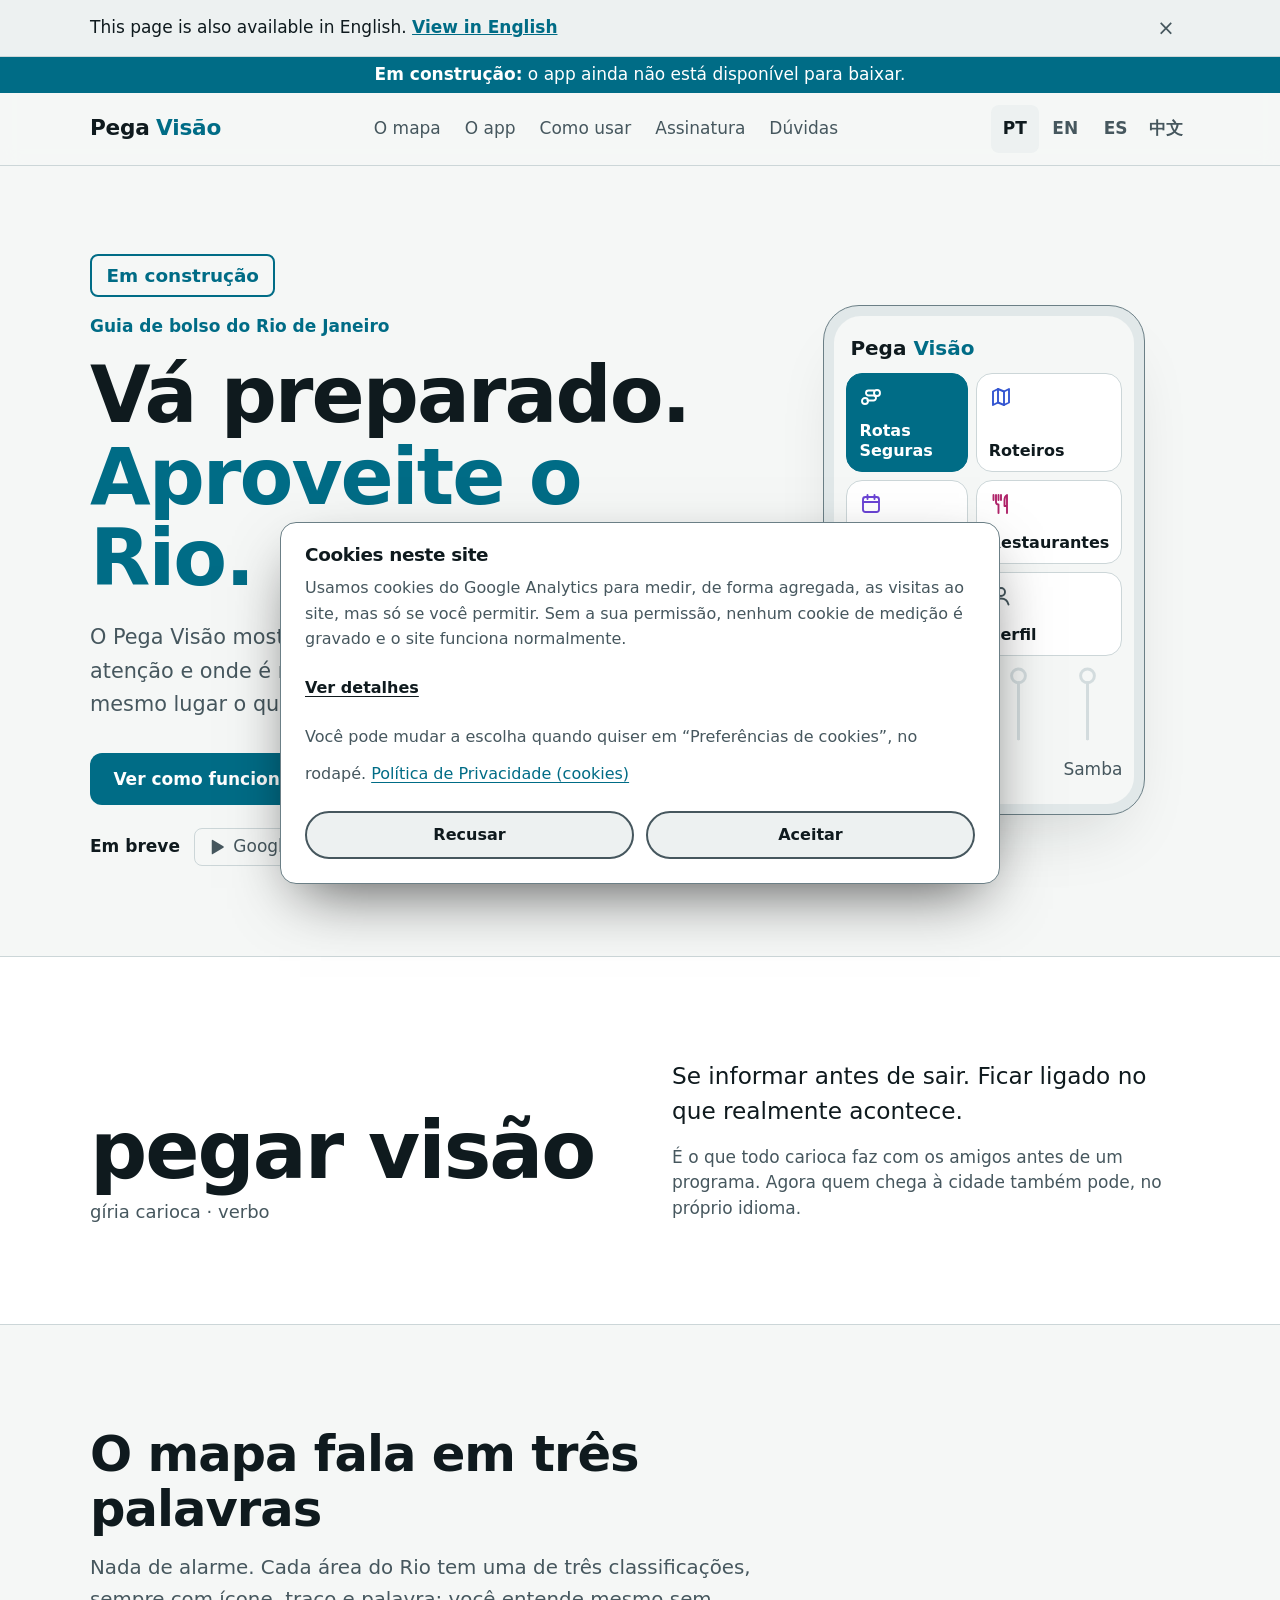
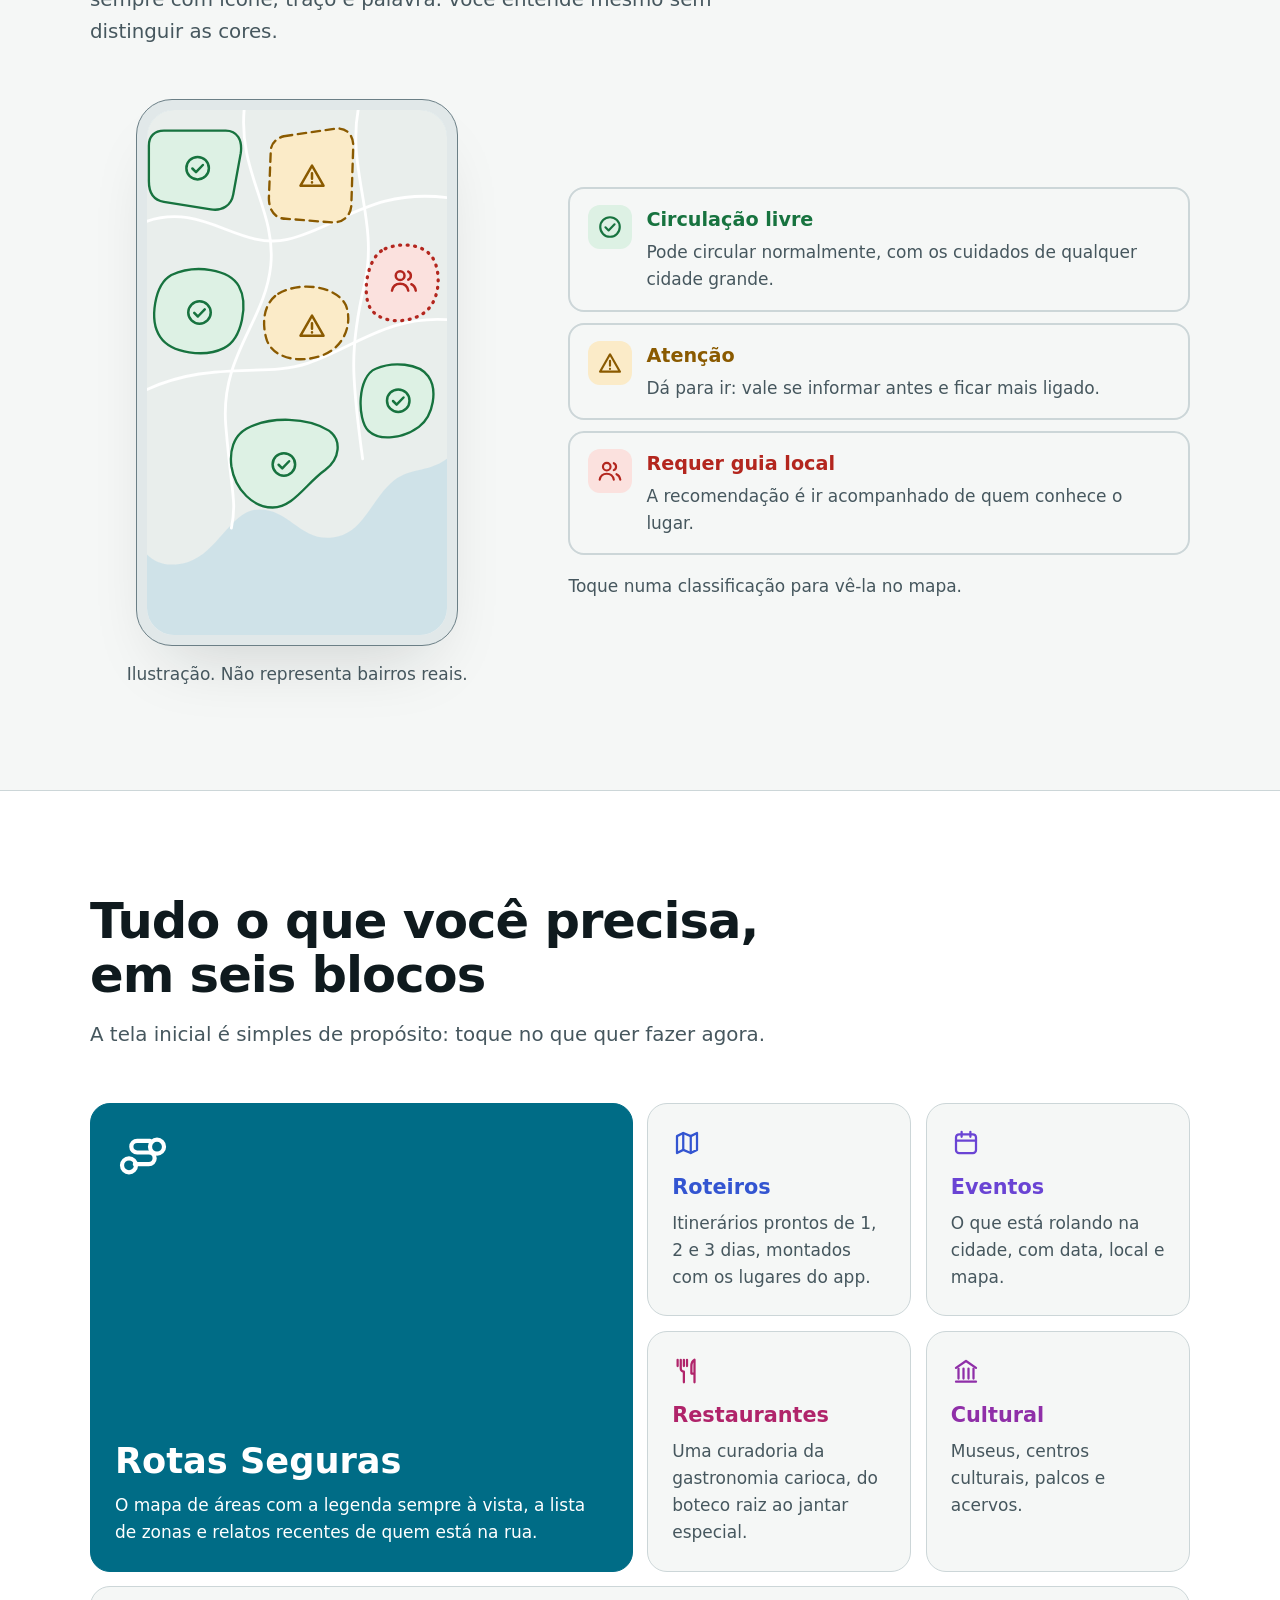
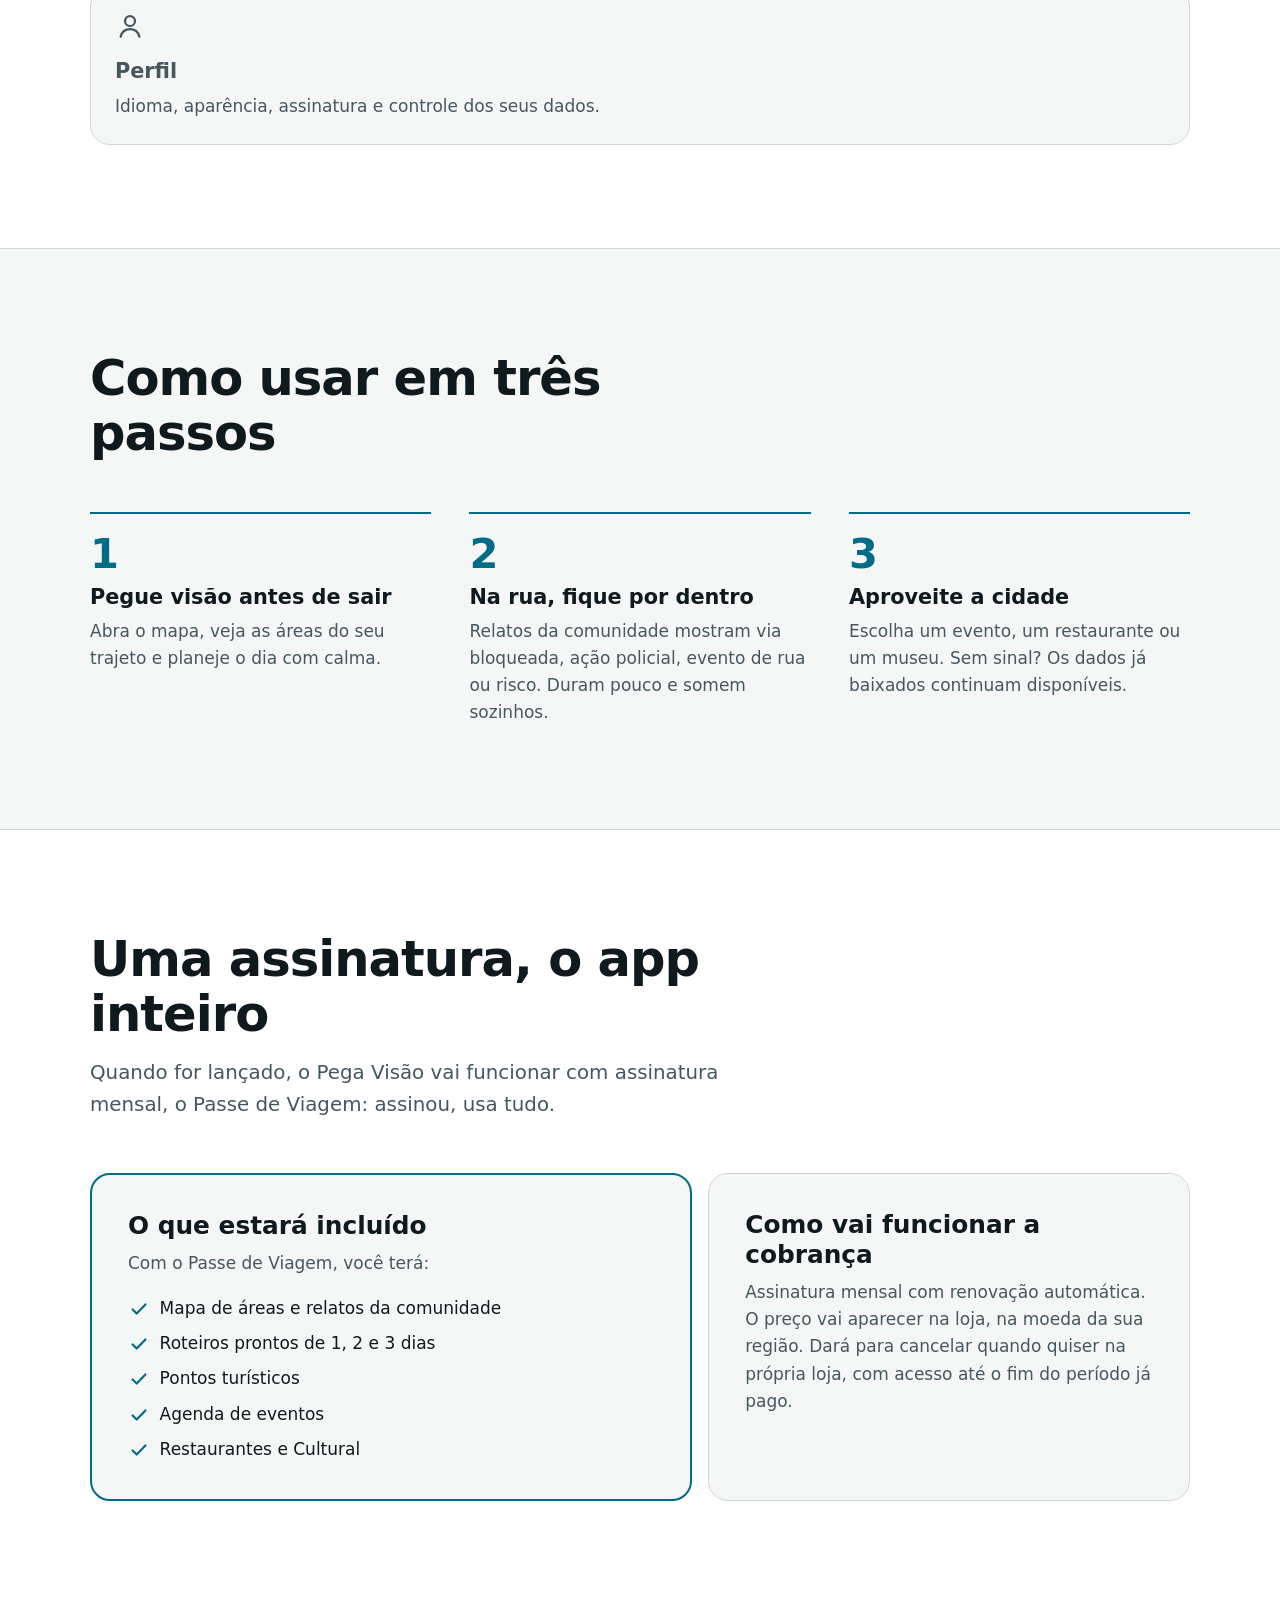
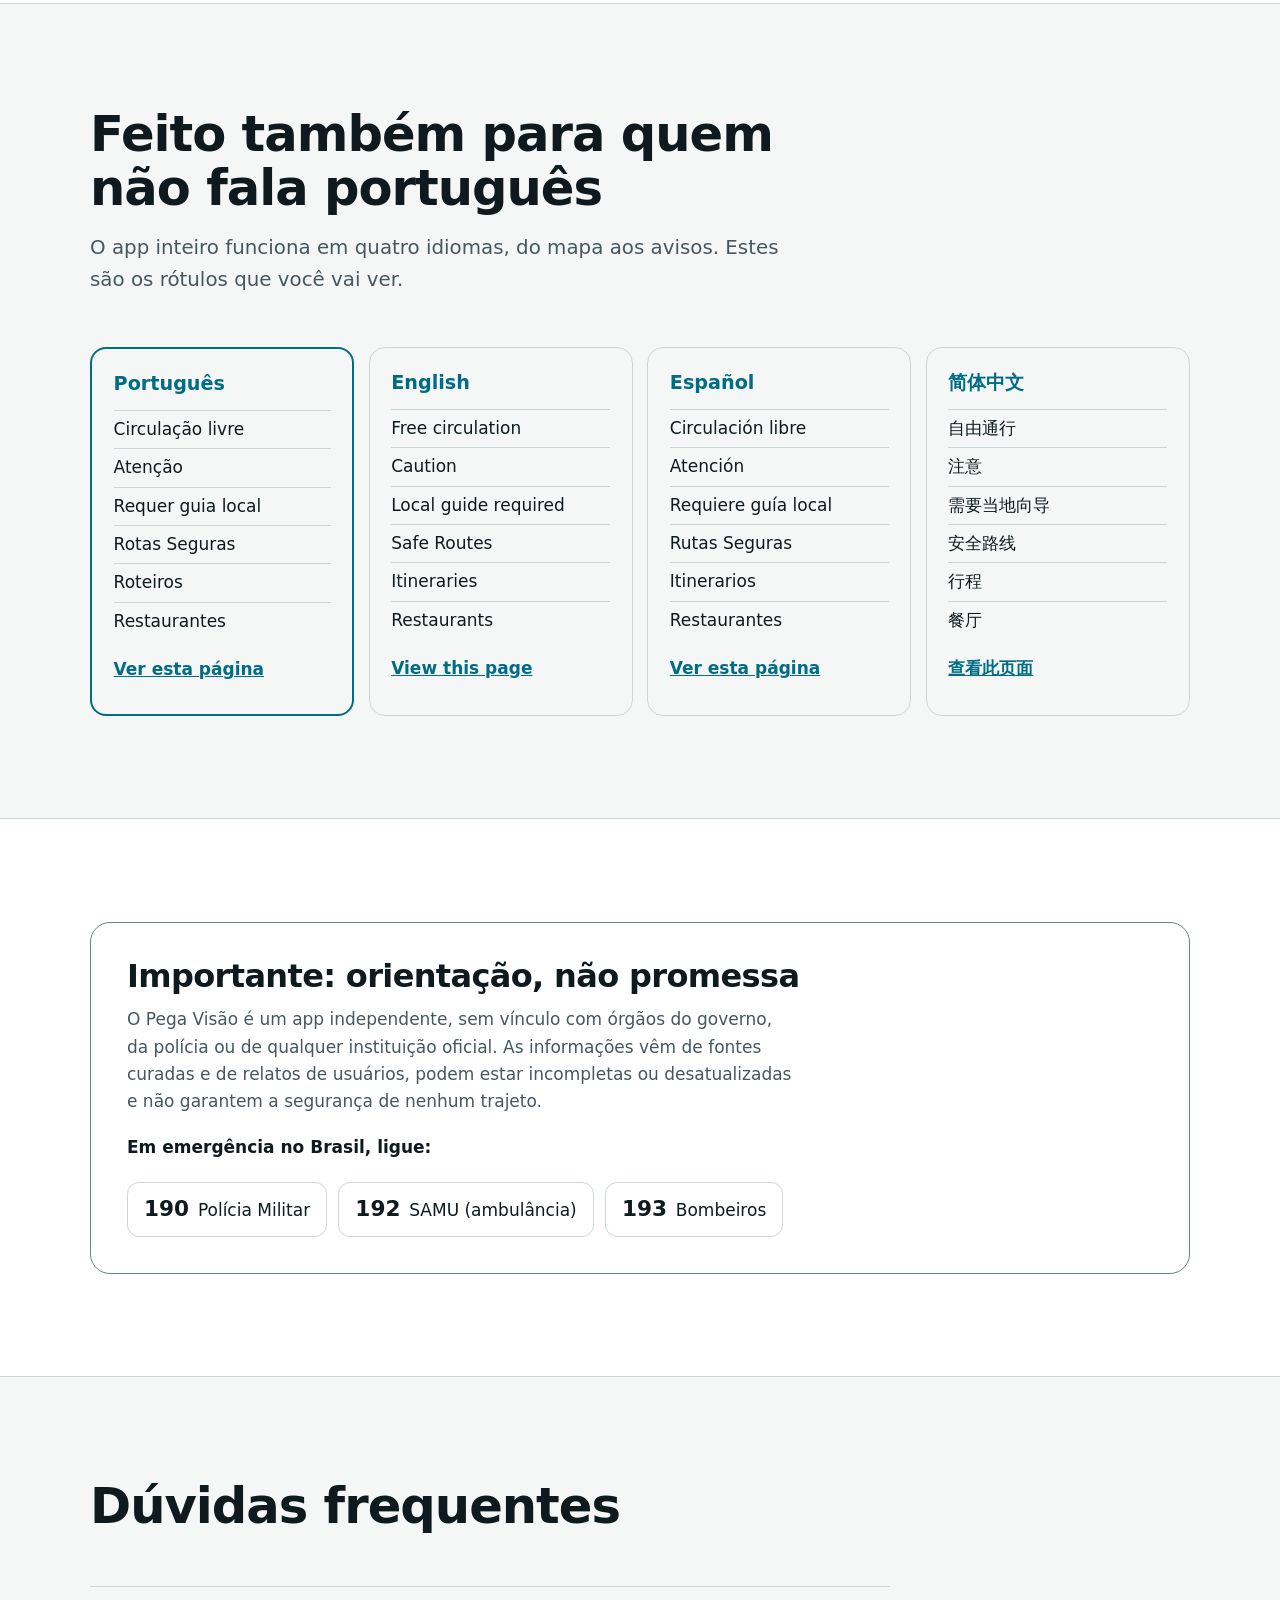
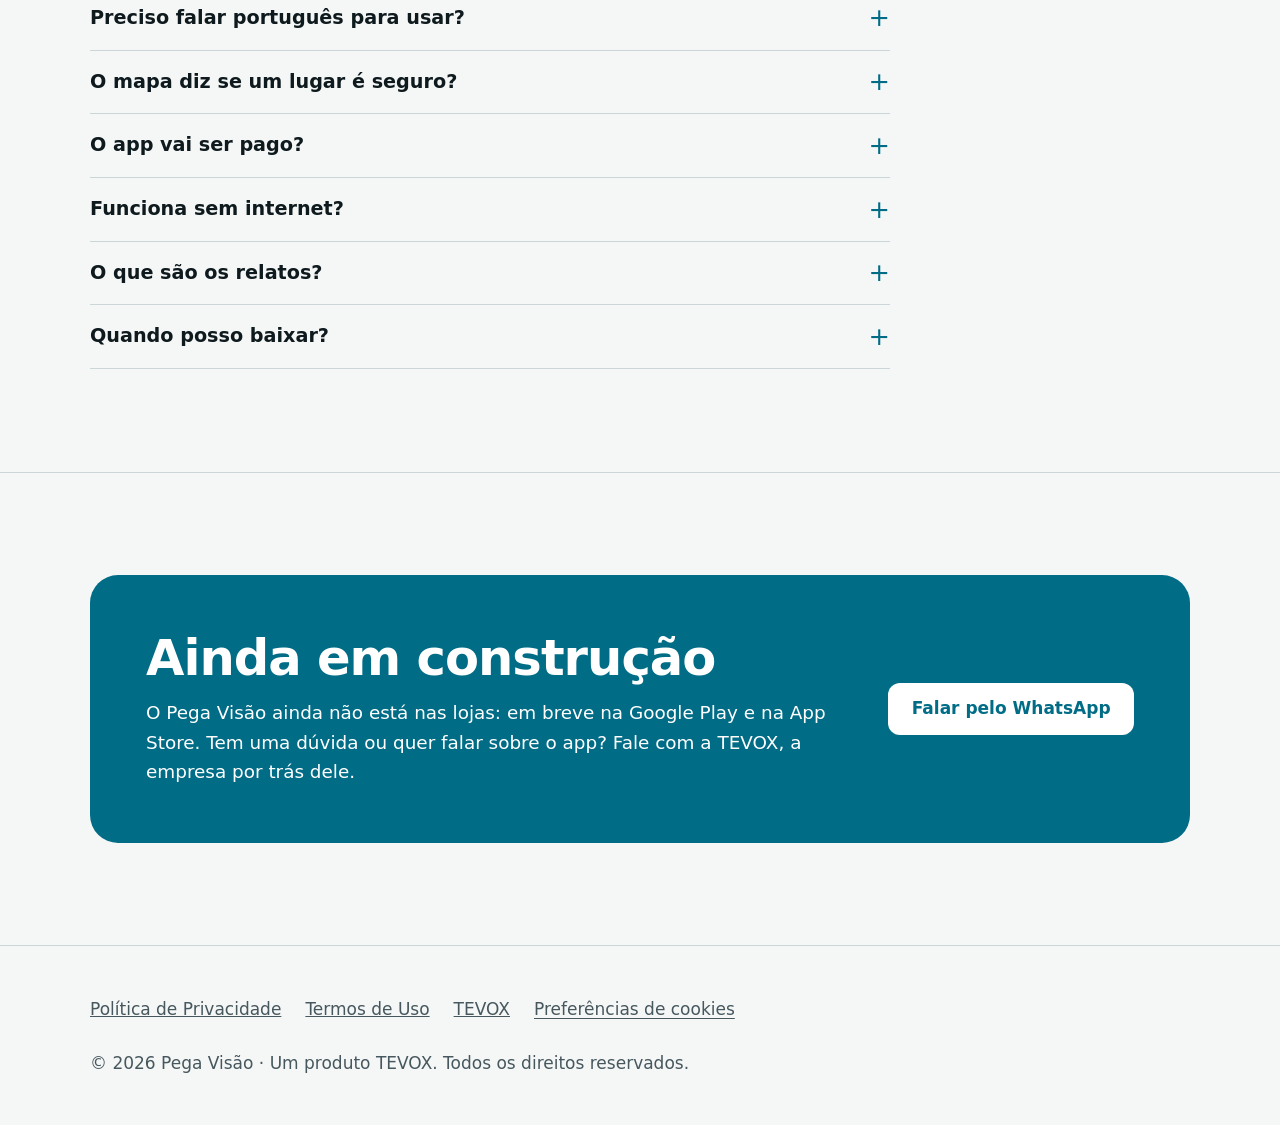
==== pega-visao/index.html @ d8c9c183 "Pega Visão: landing em PT, EN, ES e ZH, marcada como em construção Página nova em /pega-visao/ com a" ====
<!DOCTYPE html>
<html lang="pt-BR">
<head>
  <meta charset="UTF-8" />
  <meta name="viewport" content="width=device-width, initial-scale=1.0" />
  <meta http-equiv="Content-Security-Policy" content="default-src 'self'; script-src 'self' 'unsafe-inline' https://www.googletagmanager.com; style-src 'self' 'unsafe-inline' https://fonts.googleapis.com; font-src 'self' https://fonts.gstatic.com; img-src 'self' data: https://www.googletagmanager.com https://*.google-analytics.com; connect-src 'self' https://www.googletagmanager.com https://*.google-analytics.com https://*.analytics.google.com; object-src 'none'; base-uri 'self'; form-action 'none'; upgrade-insecure-requests" />
  <meta name="referrer" content="strict-origin-when-cross-origin" />
  <title>Pega Visão — o guia de bolso para ir preparado no Rio de Janeiro</title>
  <meta name="description" content="Veja onde a circulação é livre, onde pede atenção e onde é melhor ir com guia local. Mapa de áreas, relatos, eventos, restaurantes e cultura do Rio, em português, inglês, espanhol e chinês." />
  <link rel="canonical" href="https://tevox.co/pega-visao/" />
  <link rel="alternate" hreflang="pt-BR" href="https://tevox.co/pega-visao/" />
  <link rel="alternate" hreflang="en" href="https://tevox.co/pega-visao/en/" />
  <link rel="alternate" hreflang="es" href="https://tevox.co/pega-visao/es/" />
  <link rel="alternate" hreflang="zh-CN" href="https://tevox.co/pega-visao/zh/" />
  <link rel="alternate" hreflang="x-default" href="https://tevox.co/pega-visao/en/" />
  <meta name="theme-color" content="#0B1518" media="(prefers-color-scheme: dark)" />
  <meta name="theme-color" content="#F5F7F6" media="(prefers-color-scheme: light)" />
  <link rel="icon" type="image/svg+xml" href="/assets/img/favicon.svg" />
  <link rel="icon" type="image/png" sizes="32x32" href="/assets/img/favicon-32x32.png" />
  <link rel="apple-touch-icon" sizes="180x180" href="/assets/img/apple-touch-icon.png" />
  <meta property="og:type" content="website" />
  <meta property="og:site_name" content="Pega Visão" />
  <meta property="og:locale" content="pt_BR" />
  <meta property="og:url" content="https://tevox.co/pega-visao/" />
  <meta property="og:title" content="Pega Visão — o guia de bolso para ir preparado no Rio de Janeiro" />
  <meta property="og:description" content="Veja onde a circulação é livre, onde pede atenção e onde é melhor ir com guia local. Mapa de áreas, relatos, eventos, restaurantes e cultura do Rio, em português, inglês, espanhol e chinês." />
  <script type="application/ld+json">{"@context": "https://schema.org", "@type": "MobileApplication", "name": "Pega Visão", "operatingSystem": "Android, iOS", "applicationCategory": "TravelApplication", "inLanguage": ["pt-BR", "en", "es", "zh-CN"], "description": "Veja onde a circulação é livre, onde pede atenção e onde é melhor ir com guia local. Mapa de áreas, relatos, eventos, restaurantes e cultura do Rio, em português, inglês, espanhol e chinês.", "url": "https://tevox.co/pega-visao/", "publisher": {"@id": "https://tevox.co/#organization", "@type": "Organization", "name": "TEVOX", "url": "https://tevox.co/"}}</script>
  <script>document.documentElement.classList.add("js");</script>
  <link rel="preconnect" href="https://fonts.googleapis.com" />
  <link rel="preconnect" href="https://fonts.gstatic.com" crossorigin />
  <link rel="stylesheet" href="https://fonts.googleapis.com/css2?family=Atkinson+Hyperlegible+Next:wght@400;600;700;800&display=swap" />
  <link rel="stylesheet" href="/pega-visao/assets/pv.css" />
  <link rel="stylesheet" href="/assets/css/consentimento.css" />
  <script src="/assets/js/consentimento.js" defer></script>
  <script src="/pega-visao/assets/pv.js" defer></script>
</head>
<body>
  <a class="skip" href="#conteudo">Pular para o conteúdo</a>

  <header class="topbar">
    <p class="build-bar"><strong>Em construção:</strong> o app ainda não está disponível para baixar.</p>
    <div class="wrap">
      <a class="wordmark" href="/pega-visao/" lang="pt-BR">Pega <span>Visão</span></a>
      <nav class="topnav" aria-label="Seções">
        <a href="#mapa">O mapa</a>
        <a href="#app">O app</a>
        <a href="#como">Como usar</a>
        <a href="#assinatura">Assinatura</a>
        <a href="#duvidas">Dúvidas</a>
      </nav>
      <nav class="langs" aria-label="Idioma"><a href="/pega-visao/" hreflang="pt-BR" lang="pt-BR" aria-label="Português" aria-current="true">PT</a><a href="/pega-visao/en/" hreflang="en" lang="en" aria-label="English">EN</a><a href="/pega-visao/es/" hreflang="es" lang="es" aria-label="Español">ES</a><a href="/pega-visao/zh/" hreflang="zh-CN" lang="zh-CN" aria-label="简体中文">中文</a></nav>
    </div>
  </header>

  <main id="conteudo">
    <section class="hero">
      <div class="wrap">
        <div>
          <p class="build-pill">Em construção</p>
          <p class="eyebrow">Guia de bolso do Rio de Janeiro</p>
          <h1>Vá preparado. <em>Aproveite o Rio.</em></h1>
          <p class="hero-sub">O Pega Visão mostra onde a circulação é livre, onde pede atenção e onde é melhor ir com guia local. E junta no mesmo lugar o que fazer de bom na cidade.</p>
          <div class="hero-actions">
            <a class="btn btn-primary" href="#como">Ver como funciona</a>
            <a class="btn btn-ghost" href="#mapa">Entender o mapa</a>
          </div>
          <p class="soon"><strong>Em breve</strong>
            <span class="store-chip"><svg viewBox="0 0 24 24" aria-hidden="true"><path d="M5 3.5v17a1 1 0 0 0 1.5.86l14-8.5a1 1 0 0 0 0-1.72l-14-8.5A1 1 0 0 0 5 3.5z"/></svg>Google Play</span>
            <span class="store-chip"><svg viewBox="0 0 24 24" aria-hidden="true"><path d="M16.4 12.6c0-2.3 1.9-3.4 2-3.5-1.1-1.6-2.8-1.8-3.4-1.8-1.4-.1-2.8.9-3.5.9s-1.9-.9-3.1-.8c-1.6 0-3.1.9-3.9 2.3-1.7 2.9-.4 7.2 1.2 9.6.8 1.2 1.8 2.5 3 2.4 1.2 0 1.7-.8 3.1-.8s1.9.8 3.1.8c1.3 0 2.1-1.2 2.9-2.4.9-1.4 1.3-2.7 1.3-2.8-.1 0-2.6-1-2.7-3.9zM14.1 5.5c.6-.8 1.1-1.9 1-3-.9 0-2.1.6-2.8 1.4-.6.7-1.1 1.8-1 2.9 1 .1 2.1-.5 2.8-1.3z"/></svg>App Store</span>
          </p>
        </div>

        <div class="phone">
          <div class="screen">
            <div class="app-bar" lang="pt-BR" aria-hidden="true">Pega <span>Visão</span></div>
            <div class="tiles" aria-hidden="true">
              <div class="tile tile-main"><svg viewBox="0 0 24 24" aria-hidden="true"><path d="M6 19a3 3 0 1 0 0-6 3 3 0 0 0 0 6z"/><path d="M18 11a3 3 0 1 0 0-6 3 3 0 0 0 0 6z"/><path d="M8.5 15.5h6a2.5 2.5 0 0 0 0-5h-5a2.5 2.5 0 0 1 0-5H15"/></svg>Rotas Seguras</div>
              <div class="tile" style="--c:var(--roteiros)"><svg viewBox="0 0 24 24" aria-hidden="true"><path d="M4 6.5 9 4l6 2.5L20 4v13.5L15 20l-6-2.5L4 20z"/><path d="M9 4v13.5M15 6.5V20"/></svg>Roteiros</div>
              <div class="tile" style="--c:var(--eventos)"><svg viewBox="0 0 24 24" aria-hidden="true"><rect x="4" y="5" width="16" height="15" rx="2.5"/><path d="M4 10h16M8.5 3v4M15.5 3v4"/></svg>Eventos</div>
              <div class="tile" style="--c:var(--restaurantes)"><svg viewBox="0 0 24 24" aria-hidden="true"><path d="M7 3v7a2.5 2.5 0 0 0 2.5 2.5V21M4.5 3v5M9.5 3v5M12 3v5"/><path d="M18 21v-7h-2.5V8c0-2.6 1-4.2 2.5-5z"/></svg>Restaurantes</div>
              <div class="tile" style="--c:var(--cultural)"><svg viewBox="0 0 24 24" aria-hidden="true"><path d="M4 9.5 12 4l8 5.5"/><path d="M6 10v8M10 10v8M14 10v8M18 10v8M4 20.5h16"/></svg>Cultural</div>
              <div class="tile" style="--c:var(--perfil)"><svg viewBox="0 0 24 24" aria-hidden="true"><circle cx="12" cy="8" r="4"/><path d="M4.5 20.5c1-4 4-6 7.5-6s6.500 2 7.500 6"/></svg>Perfil</div>
            </div>
            <div class="dance is-paused" data-rhythm="samba" data-names="{&quot;samba&quot;: &quot;Samba&quot;, &quot;funk&quot;: &quot;Funk carioca&quot;, &quot;charme&quot;: &quot;Baile charme&quot;, &quot;pagode&quot;: &quot;Pagode&quot;, &quot;bossa&quot;: &quot;Bossa nova&quot;}">
              <svg viewBox="0 0 280 84" aria-hidden="true"><g class="fig"><circle cx="35" cy="14" r="7"/><line x1="35" y1="21" x2="35" y2="50"/><line class="limb a-l" x1="35" y1="27" x2="35" y2="47"/><line class="limb a-r" x1="35" y1="27" x2="35" y2="47"/><line class="limb l-l" x1="35" y1="50" x2="35" y2="78"/><line class="limb l-r" x1="35" y1="50" x2="35" y2="78"/></g><g class="fig solo"><circle cx="105" cy="14" r="7"/><line x1="105" y1="21" x2="105" y2="50"/><line class="limb a-l" x1="105" y1="27" x2="105" y2="47"/><line class="limb a-r" x1="105" y1="27" x2="105" y2="47"/><line class="limb l-l" x1="105" y1="50" x2="105" y2="78"/><line class="limb l-r" x1="105" y1="50" x2="105" y2="78"/></g><g class="fig"><circle cx="175" cy="14" r="7"/><line x1="175" y1="21" x2="175" y2="50"/><line class="limb a-l" x1="175" y1="27" x2="175" y2="47"/><line class="limb a-r" x1="175" y1="27" x2="175" y2="47"/><line class="limb l-l" x1="175" y1="50" x2="175" y2="78"/><line class="limb l-r" x1="175" y1="50" x2="175" y2="78"/></g><g class="fig"><circle cx="245" cy="14" r="7"/><line x1="245" y1="21" x2="245" y2="50"/><line class="limb a-l" x1="245" y1="27" x2="245" y2="47"/><line class="limb a-r" x1="245" y1="27" x2="245" y2="47"/><line class="limb l-l" x1="245" y1="50" x2="245" y2="78"/><line class="limb l-r" x1="245" y1="50" x2="245" y2="78"/></g></svg>
              <div class="dance-foot">
                <button class="dance-toggle" type="button" aria-pressed="false" aria-label="Pausar a dança">
                  <svg class="i-pause" viewBox="0 0 24 24" aria-hidden="true"><path d="M7 4h4v16H7zM13 4h4v16h-4z"/></svg>
                  <svg class="i-play" viewBox="0 0 24 24" aria-hidden="true"><path d="M6 4v16l14-8z"/></svg>
                </button>
                <span data-rhythm-name aria-hidden="true">Samba</span>
              </div>
            </div>
          </div>
        </div>
      </div>
    </section>

    <section class="band band-alt" aria-labelledby="termo">
      <div class="wrap entry rv">
        <h2 class="entry-term" id="termo" lang="pt-BR">pegar visão<span lang="pt-BR">gíria carioca · verbo</span></h2>
        <p class="entry-def">Se informar antes de sair. Ficar ligado no que realmente acontece.<small>É o que todo carioca faz com os amigos antes de um programa. Agora quem chega à cidade também pode, no próprio idioma.</small></p>
      </div>
    </section>

    <section class="band" id="mapa" aria-labelledby="mapa-h">
      <div class="wrap">
        <div class="head rv">
          <h2 id="mapa-h">O mapa fala em três palavras</h2>
          <p class="lede">Nada de alarme. Cada área do Rio tem uma de três classificações, sempre com ícone, traço e palavra: você entende mesmo sem distinguir as cores.</p>
        </div>
        <div class="map-grid rv">
          <figure class="map-figure">
            <div class="phone"><div class="screen"><svg class="map-svg" viewBox="0 0 320 560" preserveAspectRatio="xMidYMin slice" role="img" aria-label="Mapa ilustrativo com áreas marcadas nas três classificações">
  <defs>
    <symbol id="z-livre" viewBox="0 0 24 24"><g fill="none" stroke="currentColor" stroke-linecap="round" stroke-linejoin="round"><circle cx="12" cy="12" r="9"/><path d="m7.800 12.300 2.900 2.900 5.500-5.700"/></g></symbol>
    <symbol id="z-atencao" viewBox="0 0 24 24"><g fill="none" stroke="currentColor" stroke-linecap="round" stroke-linejoin="round"><path d="M12 4 2.800 20h18.400z"/><path d="M12 10v4.500M12 17.300v.2"/></g></symbol>
    <symbol id="z-guia" viewBox="0 0 24 24"><g fill="none" stroke="currentColor" stroke-linecap="round" stroke-linejoin="round"><circle cx="9" cy="8" r="3.500"/><path d="M2.500 20c.7-3.700 3.300-5.500 6.500-5.500s5.800 1.800 6.500 5.500"/><path d="M15.500 4.800a3.500 3.500 0 0 1 0 6.400M18 14.900c1.900.8 3.100 2.500 3.500 5.100"/></g></symbol>
  </defs>
  <path class="terra" d="M0 0h320v372c-22 16-40 8-60 26-22 20-30 54-62 58-34 4-46-30-78-30-30 0-44 46-76 56-20 6-34 2-44-8z"/>
  <path class="rua" d="M-4 120C60 96 96 150 150 138s90-56 174-44"/>
  <path class="rua" d="M104-4c-8 70 34 110 28 170s-54 96-48 170 12 80 6 110"/>
  <path class="rua" d="M-4 300c70-34 128-14 176-30s86-52 152-46"/>
  <path class="rua" d="M226-4c-14 66 22 122 6 190s-14 98-2 186"/>
  <g class="zone z-livre">
    <path d="M18 22h66c12 0 18 10 16 24l-8 44c-2 12-12 18-24 16l-50-8c-12-2-16-10-16-22V38c0-10 6-16 16-16z"/>
    <use href="#z-livre" x="38" y="46" width="32" height="32"/>
  </g>
  <g class="zone z-atencao">
    <path d="M146 28l54-8c12-2 20 6 20 18l-2 62c0 12-8 20-20 20l-50-4c-12 0-18-10-18-22l2-50c0-8 6-14 14-16z"/>
    <use href="#z-atencao" x="160" y="54" width="32" height="32"/>
  </g>
  <g class="zone z-guia">
    <path d="M254 148c20-8 44-4 52 12s6 44-10 56-44 12-56-2-6-58 14-66z"/>
    <use href="#z-guia" x="258" y="166" width="32" height="32"/>
  </g>
  <g class="zone z-livre">
    <path d="M26 176c26-12 62-6 72 12s4 56-16 66-56 6-68-12-6-56 12-66z"/>
    <use href="#z-livre" x="40" y="200" width="32" height="32"/>
  </g>
  <g class="zone z-atencao">
    <path d="M140 196c24-14 62-8 72 12 8 20-2 46-26 54-22 8-50 4-58-16-6-18-4-40 12-50z"/>
    <use href="#z-atencao" x="160" y="214" width="32" height="32"/>
  </g>
  <g class="zone z-livre">
    <path d="M106 340c26-14 66-12 88 2 14 10 12 30-4 42-20 14-34 40-56 40-20 0-40-18-44-44-2-16 2-32 16-40z"/>
    <use href="#z-livre" x="130" y="362" width="32" height="32"/>
  </g>
  <g class="zone z-livre">
    <path d="M244 276c18-8 46-6 56 8s6 42-10 54-42 16-54 4-12-58 8-66z"/>
    <use href="#z-livre" x="252" y="294" width="32" height="32"/>
  </g>
</svg></div></div>
            <figcaption class="map-note">Ilustração. Não representa bairros reais.</figcaption>
          </figure>
          <div class="legend">
            <button class="lg lg-livre" type="button" data-zone="livre" aria-pressed="false">
              <span class="lg-icon"><svg viewBox="0 0 24 24" aria-hidden="true"><circle cx="12" cy="12" r="9"/><path d="m7.800 12.300 2.900 2.900 5.500-5.700"/></svg></span><span class="lg-name">Circulação livre</span><span class="lg-text">Pode circular normalmente, com os cuidados de qualquer cidade grande.</span>
            </button>
            <button class="lg lg-atencao" type="button" data-zone="atencao" aria-pressed="false">
              <span class="lg-icon"><svg viewBox="0 0 24 24" aria-hidden="true"><path d="M12 4 2.800 20h18.400z"/><path d="M12 10v4.500M12 17.300v.2"/></svg></span><span class="lg-name">Atenção</span><span class="lg-text">Dá para ir: vale se informar antes e ficar mais ligado.</span>
            </button>
            <button class="lg lg-guia" type="button" data-zone="guia" aria-pressed="false">
              <span class="lg-icon"><svg viewBox="0 0 24 24" aria-hidden="true"><circle cx="9" cy="8" r="3.500"/><path d="M2.500 20c.7-3.700 3.300-5.500 6.500-5.500s5.800 1.800 6.500 5.500"/><path d="M15.500 4.800a3.500 3.500 0 0 1 0 6.400M18 14.900c1.900.8 3.100 2.500 3.500 5.100"/></svg></span><span class="lg-name">Requer guia local</span><span class="lg-text">A recomendação é ir acompanhado de quem conhece o lugar.</span>
            </button>
            <p class="legend-note">Toque numa classificação para vê-la no mapa.</p>
          </div>
        </div>
      </div>
    </section>

    <section class="band band-alt" id="app" aria-labelledby="app-h">
      <div class="wrap">
        <div class="head rv">
          <h2 id="app-h">Tudo o que você precisa, em seis blocos</h2>
          <p class="lede">A tela inicial é simples de propósito: toque no que quer fazer agora.</p>
        </div>
        <div class="bento rv">
          <article class="card card-main"><svg viewBox="0 0 24 24" aria-hidden="true"><path d="M6 19a3 3 0 1 0 0-6 3 3 0 0 0 0 6z"/><path d="M18 11a3 3 0 1 0 0-6 3 3 0 0 0 0 6z"/><path d="M8.5 15.5h6a2.5 2.5 0 0 0 0-5h-5a2.5 2.5 0 0 1 0-5H15"/></svg><h3>Rotas Seguras</h3><p>O mapa de áreas com a legenda sempre à vista, a lista de zonas e relatos recentes de quem está na rua.</p></article>
          <article class="card" style="--c:var(--roteiros)"><svg viewBox="0 0 24 24" aria-hidden="true"><path d="M4 6.5 9 4l6 2.5L20 4v13.5L15 20l-6-2.5L4 20z"/><path d="M9 4v13.5M15 6.5V20"/></svg><h3>Roteiros</h3><p>Itinerários prontos de 1, 2 e 3 dias, montados com os lugares do app.</p></article>
          <article class="card" style="--c:var(--eventos)"><svg viewBox="0 0 24 24" aria-hidden="true"><rect x="4" y="5" width="16" height="15" rx="2.5"/><path d="M4 10h16M8.5 3v4M15.5 3v4"/></svg><h3>Eventos</h3><p>O que está rolando na cidade, com data, local e mapa.</p></article>
          <article class="card" style="--c:var(--restaurantes)"><svg viewBox="0 0 24 24" aria-hidden="true"><path d="M7 3v7a2.5 2.5 0 0 0 2.5 2.5V21M4.5 3v5M9.5 3v5M12 3v5"/><path d="M18 21v-7h-2.5V8c0-2.6 1-4.2 2.5-5z"/></svg><h3>Restaurantes</h3><p>Uma curadoria da gastronomia carioca, do boteco raiz ao jantar especial.</p></article>
          <article class="card" style="--c:var(--cultural)"><svg viewBox="0 0 24 24" aria-hidden="true"><path d="M4 9.5 12 4l8 5.5"/><path d="M6 10v8M10 10v8M14 10v8M18 10v8M4 20.5h16"/></svg><h3>Cultural</h3><p>Museus, centros culturais, palcos e acervos.</p></article>
          <article class="card card-wide" style="--c:var(--perfil)"><svg viewBox="0 0 24 24" aria-hidden="true"><circle cx="12" cy="8" r="4"/><path d="M4.5 20.5c1-4 4-6 7.5-6s6.500 2 7.500 6"/></svg><h3>Perfil</h3><p>Idioma, aparência, assinatura e controle dos seus dados.</p></article>
        </div>
      </div>
    </section>

    <section class="band" id="como" aria-labelledby="como-h">
      <div class="wrap">
        <div class="head rv"><h2 id="como-h">Como usar em três passos</h2></div>
        <ol class="steps rv">
          <li><h3>Pegue visão antes de sair</h3><p>Abra o mapa, veja as áreas do seu trajeto e planeje o dia com calma.</p></li>
          <li><h3>Na rua, fique por dentro</h3><p>Relatos da comunidade mostram via bloqueada, ação policial, evento de rua ou risco. Duram pouco e somem sozinhos.</p></li>
          <li><h3>Aproveite a cidade</h3><p>Escolha um evento, um restaurante ou um museu. Sem sinal? Os dados já baixados continuam disponíveis.</p></li>
        </ol>
      </div>
    </section>

    <section class="band band-alt" id="assinatura" aria-labelledby="assinatura-h">
      <div class="wrap">
        <div class="head rv">
          <h2 id="assinatura-h">Uma assinatura, o app inteiro</h2>
          <p class="lede">Quando for lançado, o Pega Visão vai funcionar com assinatura mensal, o Passe de Viagem: assinou, usa tudo.</p>
        </div>
        <div class="plans rv">
          <div class="plan plan-free"><h3>O que estará incluído</h3><p>Com o Passe de Viagem, você terá:</p><ul><li><svg viewBox="0 0 24 24" aria-hidden="true"><path d="m5 12.500 4.500 4.500L19 7"/></svg><span>Mapa de áreas e relatos da comunidade</span></li><li><svg viewBox="0 0 24 24" aria-hidden="true"><path d="m5 12.500 4.500 4.500L19 7"/></svg><span>Roteiros prontos de 1, 2 e 3 dias</span></li><li><svg viewBox="0 0 24 24" aria-hidden="true"><path d="m5 12.500 4.500 4.500L19 7"/></svg><span>Pontos turísticos</span></li><li><svg viewBox="0 0 24 24" aria-hidden="true"><path d="m5 12.500 4.500 4.500L19 7"/></svg><span>Agenda de eventos</span></li><li><svg viewBox="0 0 24 24" aria-hidden="true"><path d="m5 12.500 4.500 4.500L19 7"/></svg><span>Restaurantes e Cultural</span></li></ul></div>
          <div class="plan"><h3>Como vai funcionar a cobrança</h3><p>Assinatura mensal com renovação automática. O preço vai aparecer na loja, na moeda da sua região. Dará para cancelar quando quiser na própria loja, com acesso até o fim do período já pago.</p></div>
        </div>
      </div>
    </section>

    <section class="band" id="idiomas" aria-labelledby="idiomas-h">
      <div class="wrap">
        <div class="head rv">
          <h2 id="idiomas-h">Feito também para quem não fala português</h2>
          <p class="lede">O app inteiro funciona em quatro idiomas, do mapa aos avisos. Estes são os rótulos que você vai ver.</p>
        </div>
        <div class="tongues rv">
          <section class="tongue" lang="pt-BR" aria-current="true">
            <h3>Português</h3>
            <ul>
              <li>Circulação livre</li>
              <li>Atenção</li>
              <li>Requer guia local</li>
              <li>Rotas Seguras</li>
              <li>Roteiros</li>
              <li>Restaurantes</li>
            </ul>
            <a href="/pega-visao/" hreflang="pt-BR">Ver esta página</a>
          </section>
          <section class="tongue" lang="en">
            <h3>English</h3>
            <ul>
              <li>Free circulation</li>
              <li>Caution</li>
              <li>Local guide required</li>
              <li>Safe Routes</li>
              <li>Itineraries</li>
              <li>Restaurants</li>
            </ul>
            <a href="/pega-visao/en/" hreflang="en">View this page</a>
          </section>
          <section class="tongue" lang="es">
            <h3>Español</h3>
            <ul>
              <li>Circulación libre</li>
              <li>Atención</li>
              <li>Requiere guía local</li>
              <li>Rutas Seguras</li>
              <li>Itinerarios</li>
              <li>Restaurantes</li>
            </ul>
            <a href="/pega-visao/es/" hreflang="es">Ver esta página</a>
          </section>
          <section class="tongue" lang="zh-CN">
            <h3>简体中文</h3>
            <ul>
              <li>自由通行</li>
              <li>注意</li>
              <li>需要当地向导</li>
              <li>安全路线</li>
              <li>行程</li>
              <li>餐厅</li>
            </ul>
            <a href="/pega-visao/zh/" hreflang="zh-CN">查看此页面</a>
          </section>
        </div>
      </div>
    </section>

    <section class="band band-alt" aria-labelledby="aviso-h">
      <div class="wrap">
        <div class="notice rv">
          <h2 id="aviso-h">Importante: orientação, não promessa</h2>
          <p>O Pega Visão é um app independente, sem vínculo com órgãos do governo, da polícia ou de qualquer instituição oficial. As informações vêm de fontes curadas e de relatos de usuários, podem estar incompletas ou desatualizadas e não garantem a segurança de nenhum trajeto.</p>
          <p style="margin-top:1.2rem;color:var(--texto);font-weight:700">Em emergência no Brasil, ligue:</p>
          <div class="sos"><a href="tel:190"><strong>190</strong><span>Polícia Militar</span></a><a href="tel:192"><strong>192</strong><span>SAMU (ambulância)</span></a><a href="tel:193"><strong>193</strong><span>Bombeiros</span></a></div>
        </div>
      </div>
    </section>

    <section class="band" id="duvidas" aria-labelledby="duvidas-h">
      <div class="wrap">
        <div class="head rv"><h2 id="duvidas-h">Dúvidas frequentes</h2></div>
        <div class="faq rv"><details><summary>Preciso falar português para usar?</summary><p>Não. O app funciona por inteiro em português, inglês, espanhol e chinês simplificado. Você escolhe o idioma no Perfil.</p></details><details><summary>O mapa diz se um lugar é seguro?</summary><p>Não. Ele orienta o planejamento do seu dia, mas não garante a segurança de nenhum trajeto. Use junto com o seu bom senso e as orientações locais.</p></details><details><summary>O app vai ser pago?</summary><p>Sim. Quando for lançado, o Pega Visão vai funcionar com uma assinatura mensal, o Passe de Viagem, que libera o app inteiro. O preço vai aparecer na loja, na moeda da sua região, e dará para cancelar quando quiser.</p></details><details><summary>Funciona sem internet?</summary><p>Os dados já baixados continuam disponíveis quando o sinal some. O desenho do mapa em si precisa de internet.</p></details><details><summary>O que são os relatos?</summary><p>Avisos enviados por quem está na rua: via bloqueada, ação policial, evento de rua ou risco. Têm validade curta e saem do mapa sozinhos, e podem estar incompletos.</p></details><details><summary>Quando posso baixar?</summary><p>Ainda não dá: o Pega Visão está em construção e não tem data de lançamento definida. Quando estiver na Google Play e na App Store, os botões de download aparecem aqui.</p></details></div>
      </div>
    </section>

    <section class="band final" aria-labelledby="final-h">
      <div class="wrap">
        <div class="final-box rv">
          <div>
            <h2 id="final-h">Ainda em construção</h2>
            <p>O Pega Visão ainda não está nas lojas: em breve na Google Play e na App Store. Tem uma dúvida ou quer falar sobre o app? Fale com a TEVOX, a empresa por trás dele.</p>
          </div>
          <a class="btn" href="https://wa.me/5521995925328?text=Ol%C3%A1%2C%20vim%20pela%20p%C3%A1gina%20do%20Pega%20Vis%C3%A3o" target="_blank" rel="noopener">Falar pelo WhatsApp</a>
        </div>
      </div>
    </section>
  </main>

  <footer class="foot">
    <div class="wrap">
      <nav class="footer-nav" aria-label="Seções">
        <a href="/pega-visao/privacidade">Política de Privacidade</a>
        <a href="/pega-visao/termos">Termos de Uso</a>
        <a href="/">TEVOX</a>
      </nav>
      <p>© 2026 Pega Visão · Um produto TEVOX. Todos os direitos reservados.</p>
    </div>
  </footer>
</body>
</html>
---- pega-visao/assets/pv.css ----
/* ============================================================
   Pega Visão — landing page ("Maré Editorial")
   Tokens mirror lib/core/tokens.dart in the app. Safety colours
   (livre / atencao / guia) carry meaning and are never decoration.
   Smallest text on the page is 16px, as in the app.
   ============================================================ */

:root {
  color-scheme: dark;
  --fundo: #0B1518;
  --sup1: #12222A;
  --sup2: #1A2E37;
  --sup3: #233B46;
  --contorno: #6F8B97;
  --divisor: #2C4550;
  --texto: #EDF3F5;
  --texto2: #A9BEC6;
  --marca: #45C4E6;
  --na-marca: #04201F;
  --livre: #4FCB82;
  --atencao: #F2B544;
  --guia: #FF7B5C;
  --livre-bg: #16352A;
  --atencao-bg: #3A3018;
  --guia-bg: #432424;
  --roteiros: #86A0FF;
  --eventos: #B69AFF;
  --restaurantes: #FF8CC2;
  --cultural: #E58BF2;
  --perfil: #A9BEC6;
  --silhueta: #24363E;
  --foco: #FFFFFF;
  --sombra: rgba(2, 10, 13, 0.6);
  --mapa-terra: #16272F;
  --mapa-agua: #0E1D24;
  --mapa-rua: #2C4550;

  /* names the shared cookie notice reads */
  --bg-elevated: var(--sup1);
  --bg-elevated-2: var(--sup2);
  --fg: var(--texto);
  --muted: var(--texto2);
  --muted-2: var(--contorno);
  --accent: var(--marca);
  --accent-strong: var(--marca);
  --border: var(--divisor);
  --radius-md: 16px;
  --z-overlay: 50;

  --font-body: "Atkinson Hyperlegible Next", "Segoe UI", system-ui, sans-serif;
  --font-display: var(--font-body);
  --ease-out: cubic-bezier(0.23, 1, 0.32, 1);
}

@media (prefers-color-scheme: light) {
  :root {
    color-scheme: light;
    --fundo: #F5F7F6;
    --sup1: #FFFFFF;
    --sup2: #EDF1F1;
    --sup3: #E1E8E9;
    --contorno: #6B7F86;
    --divisor: #CCD6D8;
    --texto: #0F1A1E;
    --texto2: #46575E;
    --marca: #006C86;
    --na-marca: #FFFFFF;
    --livre: #17733F;
    --atencao: #8A5A00;
    --guia: #B3261E;
    --livre-bg: #DDF1E4;
    --atencao-bg: #FBEBC8;
    --guia-bg: #FBE1DE;
    --roteiros: #3355D1;
    --eventos: #6A44D4;
    --restaurantes: #B0246A;
    --cultural: #8F2FA8;
    --perfil: #46575E;
    --silhueta: #D3DCDE;
    --foco: #0F1A1E;
    --sombra: rgba(15, 26, 30, 0.18);
    --mapa-terra: #E9EEEC;
    --mapa-agua: #CFE2E8;
    --mapa-rua: #FFFFFF;
  }
}

*, *::before, *::after { box-sizing: border-box; }
html { scroll-behavior: smooth; scroll-padding-top: 150px; -webkit-text-size-adjust: 100%; }
body {
  margin: 0;
  overflow-x: clip;
  background: var(--fundo);
  color: var(--texto);
  font-family: var(--font-body);
  font-size: 1.0625rem;
  line-height: 1.6;
  -webkit-font-smoothing: antialiased;
}
html[lang="zh-CN"] {
  --font-body: "Atkinson Hyperlegible Next", "Noto Sans SC", "PingFang SC", "Microsoft YaHei", sans-serif;
}
h1, h2, h3, p, ul, ol, dl, dd, figure { margin: 0; }
ul, ol { padding: 0; list-style: none; }
a { color: inherit; }
svg { display: block; }
:focus-visible { outline: 3px solid var(--foco); outline-offset: 3px; border-radius: 6px; }

.wrap { max-width: 1180px; margin-inline: auto; padding-inline: clamp(1.25rem, 4vw, 2.5rem); }
.skip {
  position: absolute; left: 1rem; top: -4rem; z-index: 60;
  padding: 0.75rem 1rem; border-radius: 12px;
  background: var(--marca); color: var(--na-marca); font-weight: 700;
}
.skip:focus { top: 0.75rem; }

.btn {
  display: inline-flex; align-items: center; justify-content: center; gap: 0.5rem;
  min-height: 52px; padding: 0.7rem 1.4rem;
  border: 1px solid transparent; border-radius: 12px;
  font: inherit; font-weight: 700; text-decoration: none; cursor: pointer;
  transition: transform 0.16s var(--ease-out), background-color 0.2s ease, border-color 0.2s ease, color 0.2s ease;
}
.btn:active { transform: scale(0.97); transition-duration: 0.1s; }
.btn-primary { background: var(--marca); color: var(--na-marca); }
.btn-ghost { border-color: var(--contorno); color: var(--texto); background: transparent; }
@media (hover: hover) and (pointer: fine) {
  .btn-primary:hover { transform: translateY(-1px); }
  .btn-ghost:hover { border-color: var(--marca); color: var(--marca); }
}

/* ---------- top bar ---------- */
.topbar {
  position: sticky; top: 0; z-index: 30;
  background: color-mix(in srgb, var(--fundo) 88%, transparent);
  backdrop-filter: blur(10px);
  border-bottom: 1px solid var(--divisor);
}
.topbar .wrap { display: flex; align-items: center; justify-content: space-between; gap: 1rem; min-height: 72px; }
.wordmark { display: inline-flex; align-items: center; min-height: 48px; gap: 0.3em; font-weight: 800; font-size: 1.35rem; letter-spacing: -0.01em; text-decoration: none; white-space: nowrap; }
.wordmark span { color: var(--marca); }
.topnav { display: none; gap: 1.5rem; color: var(--texto2); }
.topnav a { padding-block: 0.6rem; text-decoration: none; transition: color 0.2s ease; }
@media (hover: hover) and (pointer: fine) { .topnav a:hover { color: var(--texto); } }
@media (min-width: 1040px) { .topnav { display: flex; } }
.langs { display: flex; gap: 0.15rem; }
.langs a {
  display: inline-flex; align-items: center; justify-content: center;
  min-width: 48px; min-height: 48px; padding-inline: 0.4rem;
  border-radius: 8px; color: var(--texto2); font-weight: 600; text-decoration: none;
  transition: color 0.2s ease, background-color 0.2s ease;
}
.langs a[aria-current="true"] { color: var(--texto); background: var(--sup2); }
@media (hover: hover) and (pointer: fine) { .langs a:hover { color: var(--texto); } }

.lang-hint { background: var(--sup2); border-bottom: 1px solid var(--divisor); }
.lang-hint .wrap { display: flex; align-items: center; justify-content: space-between; gap: 1rem; padding-block: 0.25rem; }
.lang-hint a { display: inline-flex; align-items: center; min-height: 48px; font-weight: 700; color: var(--marca); }
.lang-hint button {
  min-width: 48px; min-height: 48px; border: 0; border-radius: 8px; background: none;
  color: var(--texto2); font: inherit; font-size: 1.3rem; line-height: 1; cursor: pointer;
}

/* "under construction" stays on screen: part of the sticky header. Brand colour,
   never the amber/red safety colours, which carry another meaning */
.build-bar { padding: 0.4rem clamp(1.25rem, 4vw, 2.5rem); background: var(--marca); color: var(--na-marca); text-align: center; line-height: 1.35; }
.build-bar strong { font-weight: 800; }
.build-pill {
  display: inline-block; margin-bottom: 1rem; padding: 0.3rem 0.9rem;
  border: 2px solid var(--marca); border-radius: 8px;
  color: var(--marca); font-size: 1.15rem; font-weight: 800;
}

/* ---------- hero ---------- */
.hero { padding-block: clamp(3rem, 7vw, 5.5rem) clamp(3.5rem, 7vw, 6rem); }
.hero .wrap { display: grid; gap: clamp(2.5rem, 6vw, 4.5rem); align-items: center; }
@media (min-width: 900px) { .hero .wrap { grid-template-columns: minmax(0, 1.2fr) minmax(0, 0.8fr); } }
.eyebrow { font-weight: 700; color: var(--marca); margin-bottom: 0.9rem; }
.hero h1 { font-size: clamp(2.7rem, 1.9rem + 4vw, 4.9rem); font-weight: 800; line-height: 1.04; letter-spacing: -0.025em; }
.hero h1 em { display: block; font-style: normal; color: var(--marca); }
html[lang="zh-CN"] .hero h1 { letter-spacing: 0; line-height: 1.15; }
.hero-sub { margin-top: 1.4rem; max-width: 34em; font-size: clamp(1.1rem, 1rem + 0.4vw, 1.3rem); color: var(--texto2); }
.hero-actions { display: flex; flex-wrap: wrap; gap: 0.75rem; margin-top: 2rem; }
.soon { display: flex; flex-wrap: wrap; align-items: center; gap: 0.6rem 0.9rem; margin-top: 1.4rem; color: var(--texto2); }
.soon strong { color: var(--texto); font-weight: 700; }
.store-chip { display: inline-flex; align-items: center; gap: 0.45rem; padding: 0.3rem 0.8rem; border: 1px solid var(--divisor); border-radius: 8px; }
.store-chip svg { width: 18px; height: 18px; fill: currentColor; }

/* the app, drawn in HTML so its labels translate with the page */
.phone {
  width: min(100%, 322px); margin-inline: auto; padding: 10px;
  background: var(--sup3); border: 1px solid var(--contorno); border-radius: 36px;
  box-shadow: 0 34px 70px -30px var(--sombra);
}
.screen { overflow: hidden; border-radius: 27px; background: var(--fundo); }
.app-bar { padding: 1rem 1rem 0.6rem; font-weight: 800; font-size: 1.25rem; }
.app-bar span { color: var(--marca); }
.tiles { display: grid; grid-template-columns: 1fr 1fr; gap: 0.5rem; padding: 0 0.75rem; }
.tile {
  display: flex; flex-direction: column; justify-content: space-between; gap: 0.75rem;
  min-height: 84px; padding: 0.7rem 0.75rem;
  border: 1px solid var(--divisor); border-radius: 16px; background: var(--sup1);
  font-size: 1rem; font-weight: 700; line-height: 1.2;
}
.tile svg { width: 24px; height: 24px; color: var(--c); fill: none; stroke: currentColor; stroke-width: 1.9; stroke-linecap: round; stroke-linejoin: round; }
.tile-main { background: var(--marca); border-color: var(--marca); color: var(--na-marca); }
.tile-main svg { color: var(--na-marca); }
.dance { position: relative; padding: 0.4rem 0.75rem 0.7rem; }
.dance svg { width: 100%; height: auto; }
.dance-foot { display: flex; align-items: center; justify-content: space-between; color: var(--texto2); }
.dance-toggle {
  display: inline-grid; place-items: center; width: 48px; height: 48px; margin-left: -12px;
  border: 0; border-radius: 12px; background: none; color: var(--texto2); cursor: pointer;
}
.dance-toggle svg { width: 18px; height: 18px; fill: currentColor; }
.dance-toggle .i-play { display: none; }
.dance-toggle[aria-pressed="true"] .i-play { display: block; }
.dance-toggle[aria-pressed="true"] .i-pause { display: none; }

/* dancers: one keyframe set, each rhythm only changes the numbers */
.fig line, .fig circle { fill: none; stroke: var(--silhueta); stroke-width: 3; stroke-linecap: round; }
.fig.solo line, .fig.solo circle { stroke: var(--solista); stroke-width: 3.6; }
.fig, .fig .limb { transform-box: fill-box; }
.fig { transform-origin: 50% 100%; animation: pv-sway var(--dur) ease-in-out infinite alternate; }
.fig .limb { transform-origin: 50% 0; animation: pv-limb var(--dur) ease-in-out infinite alternate; }
.fig .a-l { --from: var(--al1); --to: var(--al2); }
.fig .a-r { --from: var(--ar1); --to: var(--ar2); }
.fig .l-l { --from: var(--ll); --to: calc(var(--ll) * -0.3); }
.fig .l-r { --from: calc(var(--ll) * 0.3); --to: calc(var(--ll) * -1); }
.fig:nth-child(2n) { animation-delay: calc(var(--dur) * -0.5); }
.fig:nth-child(2n) .limb { animation-delay: calc(var(--dur) * -0.5); }
.is-paused .fig, .is-paused .fig .limb { animation-play-state: paused; }
@keyframes pv-sway {
  from { transform: translateX(calc(var(--slide) * -1)) rotate(calc(var(--sway) * -1)); }
  to { transform: translateX(var(--slide)) rotate(var(--sway)); }
}
@keyframes pv-limb { from { transform: rotate(var(--from)); } to { transform: rotate(var(--to)); } }
[data-rhythm="samba"]  { --solista: var(--cultural);     --dur: 0.42s; --sway: 7deg; --slide: 1px; --al1: 20deg;  --al2: 55deg;  --ar1: -55deg;  --ar2: -20deg;  --ll: 14deg; }
[data-rhythm="funk"]   { --solista: var(--eventos);      --dur: 0.5s;  --sway: 10deg; --slide: 0px; --al1: 30deg;  --al2: 40deg;  --ar1: -170deg; --ar2: -110deg; --ll: 10deg; }
[data-rhythm="charme"] { --solista: var(--roteiros);     --dur: 0.9s;  --sway: 2deg; --slide: 5px; --al1: 60deg;  --al2: 75deg;  --ar1: -75deg;  --ar2: -60deg;  --ll: 8deg; }
[data-rhythm="pagode"] { --solista: var(--restaurantes); --dur: 0.55s; --sway: 4deg; --slide: 1px; --al1: 15deg;  --al2: 25deg;  --ar1: -70deg;  --ar2: -35deg;  --ll: 6deg; }
[data-rhythm="bossa"]  { --solista: var(--marca);        --dur: 1.7s;  --sway: 2deg; --slide: 0px; --al1: 8deg;   --al2: 12deg;  --ar1: -12deg;  --ar2: -8deg;   --ll: 2deg; }

/* ---------- sections ---------- */
.band { padding-block: clamp(3.5rem, 8vw, 6.5rem); border-top: 1px solid var(--divisor); }
.band-alt { background: var(--sup1); }
.head { max-width: 44rem; margin-bottom: clamp(2rem, 5vw, 3.25rem); }
h2 { font-size: clamp(2rem, 1.5rem + 2.2vw, 3.1rem); font-weight: 800; line-height: 1.1; letter-spacing: -0.02em; }
html[lang="zh-CN"] h2 { letter-spacing: 0; line-height: 1.25; }
.lede { margin-top: 1rem; font-size: clamp(1.1rem, 1rem + 0.3vw, 1.25rem); color: var(--texto2); }

/* glossary entry */
.entry { display: grid; gap: 1.5rem 4rem; }
@media (min-width: 860px) { .entry { grid-template-columns: minmax(0, 1fr) minmax(0, 1fr); align-items: end; } }
.entry-term { font-size: clamp(2.6rem, 1.7rem + 4.4vw, 5rem); font-weight: 800; line-height: 1; letter-spacing: -0.025em; }
.entry-term span { display: block; margin-top: 0.8rem; font-size: 1.125rem; font-weight: 400; letter-spacing: 0; color: var(--texto2); }
.entry-def { font-size: clamp(1.2rem, 1.05rem + 0.5vw, 1.45rem); line-height: 1.5; }
.entry-def small { display: block; margin-top: 1rem; font-size: 1.0625rem; color: var(--texto2); }

/* map + legend */
.map-grid { display: grid; gap: clamp(2rem, 5vw, 4rem); align-items: center; }
@media (min-width: 900px) { .map-grid { grid-template-columns: minmax(0, 0.8fr) minmax(0, 1.2fr); } }
/* phones: the map stays in view while you go through the legend */
@media (max-width: 899px) {
  .map-figure { position: sticky; top: 136px; z-index: 2; padding-bottom: 0.5rem; background: var(--fundo); }
  .map-figure .map-svg { height: 230px; }
  .map-figure .phone { border-radius: 26px; }
  .map-figure .screen { border-radius: 17px; }
  .map-note { margin-top: 0.4rem; }
}
.map-svg { width: 100%; height: auto; background: var(--mapa-agua); }
.terra { fill: var(--mapa-terra); }
.rua { fill: none; stroke: var(--mapa-rua); stroke-width: 3; stroke-linecap: round; }
.zone { transition: opacity 0.2s ease; }
.zone path { stroke-width: 2.5; stroke-linejoin: round; stroke-linecap: round; }
.zone use { stroke-width: 2; }
.z-livre path { fill: var(--livre-bg); stroke: var(--livre); }
.z-atencao path { fill: var(--atencao-bg); stroke: var(--atencao); stroke-dasharray: 9 6; }
.z-guia path { fill: var(--guia-bg); stroke: var(--guia); stroke-dasharray: 1 7; stroke-width: 3.5; }
.z-livre { color: var(--livre); }
.z-atencao { color: var(--atencao); }
.z-guia { color: var(--guia); }
.map-svg[data-filter="livre"] .zone:not(.z-livre),
.map-svg[data-filter="atencao"] .zone:not(.z-atencao),
.map-svg[data-filter="guia"] .zone:not(.z-guia) { opacity: 0.18; }
.map-note { margin-top: 0.9rem; text-align: center; color: var(--texto2); }

.legend { display: grid; gap: 0.7rem; }
.lg {
  display: grid; grid-template-columns: 44px 1fr; gap: 0.2rem 0.9rem; align-items: start;
  width: 100%; min-height: 48px; padding: 1rem 1.1rem;
  border: 2px solid var(--divisor); border-radius: 16px; background: var(--fundo);
  color: var(--texto); font: inherit; text-align: left; cursor: pointer;
  transition: border-color 0.2s ease, background-color 0.2s ease, transform 0.16s var(--ease-out);
}
.lg:active { transform: scale(0.985); transition-duration: 0.1s; }
.lg[aria-pressed="true"] { border-color: var(--c); }
.lg-icon { grid-row: span 2; display: grid; place-items: center; width: 44px; height: 44px; border-radius: 12px; background: var(--bg); color: var(--c); }
.lg-icon svg { width: 26px; height: 26px; fill: none; stroke: currentColor; stroke-width: 2; stroke-linecap: round; stroke-linejoin: round; }
.lg-name { font-size: 1.2rem; font-weight: 700; color: var(--c); }
.lg-text { color: var(--texto2); }
.lg-livre { --c: var(--livre); --bg: var(--livre-bg); }
.lg-atencao { --c: var(--atencao); --bg: var(--atencao-bg); }
.lg-guia { --c: var(--guia); --bg: var(--guia-bg); }
.legend-note { margin-top: 0.4rem; color: var(--texto2); }
@media (hover: hover) and (pointer: fine) { .lg:hover { border-color: var(--contorno); } .lg[aria-pressed="true"]:hover { border-color: var(--c); } }

/* the app's sections */
.bento { display: grid; gap: 0.9rem; }
@media (min-width: 640px) { .bento { grid-template-columns: repeat(2, minmax(0, 1fr)); } }
@media (min-width: 980px) { .bento { grid-template-columns: repeat(4, minmax(0, 1fr)); } }
.card {
  display: flex; flex-direction: column; gap: 0.6rem;
  padding: 1.5rem; border: 1px solid var(--divisor); border-radius: 20px; background: var(--fundo);
}
.card svg { width: 30px; height: 30px; margin-bottom: 0.5rem; color: var(--c); fill: none; stroke: currentColor; stroke-width: 1.8; stroke-linecap: round; stroke-linejoin: round; }
.card h3 { font-size: 1.3rem; font-weight: 700; line-height: 1.2; color: var(--c); }
.card p { color: var(--texto2); }
.card-main { background: var(--marca); border-color: var(--marca); }
.card-main svg { width: 56px; height: 56px; margin-bottom: auto; padding-bottom: 1.5rem; box-sizing: content-box; }
.card-main h3 { font-size: clamp(1.7rem, 1.4rem + 1vw, 2.3rem); font-weight: 800; }
.card-main, .card-main h3, .card-main p, .card-main svg { color: var(--na-marca); --c: var(--na-marca); }
@media (min-width: 640px) { .card-main { grid-column: span 2; } }
@media (min-width: 980px) { .card-main { grid-row: span 2; } .card-wide { grid-column: span 4; } }

/* three steps */
.steps { display: grid; gap: 1rem; counter-reset: step; }
@media (min-width: 820px) { .steps { grid-template-columns: repeat(3, minmax(0, 1fr)); gap: clamp(1.5rem, 3vw, 2.5rem); } }
.steps li { counter-increment: step; padding-top: 1.2rem; border-top: 2px solid var(--marca); }
.steps li::before { content: counter(step); display: block; margin-bottom: 0.6rem; font-size: 2.6rem; font-weight: 800; line-height: 1; color: var(--marca); }
.steps h3 { font-size: 1.3rem; font-weight: 700; line-height: 1.25; margin-bottom: 0.45rem; }
.steps p { color: var(--texto2); }

/* free + pass */
.plans { display: grid; gap: 1rem; }
@media (min-width: 820px) { .plans { grid-template-columns: minmax(0, 1.25fr) minmax(0, 1fr); } }
.plan { padding: clamp(1.5rem, 3vw, 2.25rem); border: 1px solid var(--divisor); border-radius: 20px; background: var(--fundo); }
.plan h3 { font-size: 1.55rem; font-weight: 800; line-height: 1.2; margin-bottom: 0.6rem; }
.plan > p { color: var(--texto2); }
.plan ul { display: grid; gap: 0.5rem; margin-top: 1.1rem; }
.plan li { display: grid; grid-template-columns: 22px 1fr; gap: 0.6rem; }
.plan li svg { width: 22px; height: 22px; margin-top: 3px; fill: none; stroke: var(--marca); stroke-width: 2.4; stroke-linecap: round; stroke-linejoin: round; }
.plan-free { border: 2px solid var(--marca); }

/* four languages */
.tongues { display: grid; gap: 0.9rem; grid-template-columns: repeat(auto-fit, minmax(235px, 1fr)); }
.tongue { padding: 1.25rem 1.35rem; border: 1px solid var(--divisor); border-radius: 16px; background: var(--fundo); }
.tongue[aria-current="true"] { border: 2px solid var(--marca); }
.tongue h3 { font-size: 1.2rem; font-weight: 800; color: var(--marca); margin-bottom: 0.6rem; }
.tongue li { padding-block: 0.32rem; border-top: 1px solid var(--divisor); }
.tongue a { display: inline-flex; align-items: center; min-height: 48px; margin-top: 0.35rem; color: var(--marca); font-weight: 700; }

/* notice */
.notice { padding: clamp(1.5rem, 3vw, 2.25rem); border: 1px solid var(--contorno); border-radius: 20px; }
.notice h2 { font-size: clamp(1.5rem, 1.3rem + 1vw, 2rem); margin-bottom: 0.8rem; }
.notice p { max-width: 62ch; color: var(--texto2); }
.sos { display: flex; flex-wrap: wrap; gap: 0.7rem; margin-top: 1.3rem; }
.sos a {
  display: inline-flex; align-items: baseline; gap: 0.55rem; min-height: 52px; padding: 0.55rem 1rem;
  border: 1px solid var(--divisor); border-radius: 12px; text-decoration: none;
}
.sos strong { font-size: 1.35rem; font-weight: 800; font-variant-numeric: tabular-nums; }

/* questions */
.faq { max-width: 50rem; }
.faq details { border-top: 1px solid var(--divisor); }
.faq details:last-child { border-bottom: 1px solid var(--divisor); }
.faq summary {
  display: flex; align-items: center; justify-content: space-between; gap: 1rem;
  min-height: 56px; padding-block: 1rem; font-size: 1.2rem; font-weight: 700; cursor: pointer; list-style: none;
}
.faq summary::-webkit-details-marker { display: none; }
.faq summary::after { content: "+"; flex: none; font-size: 1.6rem; font-weight: 400; line-height: 1; color: var(--marca); transition: transform 0.2s var(--ease-out); }
.faq details[open] summary::after { transform: rotate(45deg); }
.faq p { padding-bottom: 1.25rem; max-width: 62ch; color: var(--texto2); }

/* closing call */
.final { text-align: left; }
.final-box { display: grid; gap: 1.5rem 3rem; align-items: center; padding: clamp(2rem, 5vw, 3.5rem); border-radius: 28px; background: var(--marca); color: var(--na-marca); }
@media (min-width: 860px) { .final-box { grid-template-columns: minmax(0, 1.4fr) auto; } }
.final-box p { margin-top: 0.8rem; font-size: 1.15rem; }
.final-box .btn { background: var(--na-marca); color: var(--marca); }

/* footer */
.foot { padding-block: 2.5rem 3rem; border-top: 1px solid var(--divisor); color: var(--texto2); }
.foot .wrap { display: grid; gap: 1rem; }
.footer-nav { display: flex; flex-wrap: wrap; gap: 0.1rem 1.5rem; }
.footer-nav a, .footer-nav button { display: inline-flex; align-items: center; min-height: 48px; }

/* entrance on scroll — hidden only when JS is there to show it again */
.rv { transition: opacity 0.5s var(--ease-out), transform 0.5s var(--ease-out); }
.js .rv { opacity: 0; transform: translateY(12px); }
.js .rv.in { opacity: 1; transform: none; }

@media (prefers-reduced-motion: reduce) {
  html { scroll-behavior: auto; }
  .rv { transition: opacity 0.2s ease; }
  .js .rv { transform: none !important; }
  .btn, .lg { transform: none !important; }
  .fig, .fig .limb { animation: none; }
  .dance-toggle { display: none; }
}

@media (forced-colors: active) {
  .lg[aria-pressed="true"] { border-color: Highlight; }
  .tile-main, .card-main, .final-box { border: 2px solid CanvasText; }
}

@media print {
  .topbar, .dance, .lang-hint { display: none; }
  .js .rv { opacity: 1; transform: none; }
}
---- assets/css/consentimento.css ----
/* ============================================================
   TEVOX — Aviso de cookies (ver assets/js/consentimento.js)
   Usa os tokens de style.css, com fallback.
   ============================================================ */

.consent {
  position: fixed;
  left: 16px;
  right: 16px;
  bottom: 16px;
  z-index: calc(var(--z-overlay, 50) + 10);
  max-width: 720px;
  margin: 0 auto;
  max-height: calc(100vh - 32px);
  max-height: calc(100dvh - 32px);
  overflow-y: auto;
  background: var(--bg-elevated, #1c232d);
  color: var(--fg, #f2f4f7);
  border: 1px solid var(--muted-2, #7a8494);
  border-radius: var(--radius-md, 16px);
  box-shadow: 0 24px 60px -20px rgba(0, 0, 0, 0.7);
  font-family: var(--font-body, "Segoe UI", sans-serif);
  font-size: 1rem;
  line-height: 1.6;
}

@media (prefers-reduced-motion: no-preference) {
  .consent {
    animation: consent-in 0.3s var(--ease, ease-out) both;
  }
  /* sai pelo mesmo caminho por onde entrou (classe posta por consentimento.js) */
  .consent.is-leaving {
    animation: consent-out 0.2s var(--ease, ease-out) both;
    pointer-events: none;
  }
  @keyframes consent-in {
    from { opacity: 0; transform: translateY(16px); }
    to { opacity: 1; transform: none; }
  }
  @keyframes consent-out {
    from { opacity: 1; transform: none; }
    to { opacity: 0; transform: translateY(16px); }
  }
}

.consent-inner {
  padding: 20px 24px 24px;
}

.consent-title {
  margin: 0 0 8px;
  font-family: var(--font-display, "Segoe UI", sans-serif);
  font-size: 1.15rem;
  line-height: 1.3;
  color: var(--fg, #f2f4f7);
}

.consent-title:focus {
  outline: none;
}

.consent-title:focus-visible {
  outline: 3px solid var(--accent, #5cc8e0);
  outline-offset: 4px;
  border-radius: 4px;
}

.consent-text {
  margin: 0 0 12px;
  font-size: 1rem;
  color: var(--muted, #b8c0cc);
}

.consent-text strong {
  color: var(--fg, #f2f4f7);
  font-weight: 600;
}

.consent-details {
  margin: 0 0 12px;
  font-size: 1rem;
  color: var(--muted, #b8c0cc);
}

.consent-details summary {
  display: inline-flex;
  align-items: center;
  min-height: 48px;
  cursor: pointer;
  color: var(--fg, #f2f4f7);
  font-weight: 600;
  text-decoration: underline;
  text-underline-offset: 3px;
}

.consent-details ul {
  margin: 4px 0 0;
  padding-left: 20px;
  display: flex;
  flex-direction: column;
  gap: 6px;
}

.consent-link {
  display: inline-block;
  padding: 12px 0; /* alvo de 48px de altura */
  color: var(--accent, #5cc8e0);
  text-decoration: underline;
  text-underline-offset: 3px;
}

.consent-link:hover {
  color: var(--accent-strong, #7fe0f2);
}

.consent-actions {
  display: flex;
  flex-wrap: wrap;
  gap: 12px;
  margin-top: 8px;
}

/* Aceitar e Recusar com o mesmo peso visual (Guia ANPD) */
.consent-btn {
  flex: 1 1 160px;
  min-height: 48px;
  padding: 12px 24px;
  font-family: var(--font-body, "Segoe UI", sans-serif);
  font-size: 1rem;
  font-weight: 600;
  line-height: 1.2;
  color: var(--fg, #f2f4f7);
  background: var(--bg-elevated-2, #262f3b);
  border: 2px solid var(--muted, #b8c0cc);
  border-radius: 999px;
  cursor: pointer;
  transition: border-color 0.25s var(--ease, ease-out), background-color 0.25s var(--ease, ease-out);
}

.consent-btn:hover {
  border-color: var(--fg, #f2f4f7);
  background: var(--border, #3a4452);
}

.consent-btn:focus-visible,
.consent-link:focus-visible,
.consent-details summary:focus-visible,
.consent-footer-btn:focus-visible {
  outline: 3px solid var(--accent, #5cc8e0);
  outline-offset: 3px;
  border-radius: 6px;
}

.consent-btn:focus-visible {
  border-radius: 999px;
}

/* Botão "Preferências de cookies" no rodapé, com cara de link do rodapé */
.consent-footer-btn {
  display: inline-flex;
  align-items: center;
  min-height: 48px;
  padding: 0;
  margin: 0;
  font: inherit;
  color: inherit;
  background: none;
  border: 0;
  cursor: pointer;
  text-decoration: underline;
  text-underline-offset: 3px;
}

.consent-footer-btn:hover {
  color: var(--fg, #f2f4f7);
}

@media (forced-colors: active) {
  .consent {
    border: 2px solid CanvasText;
  }
  .consent-btn {
    border: 2px solid ButtonText;
  }
}

@media print {
  .consent {
    display: none;
  }
}
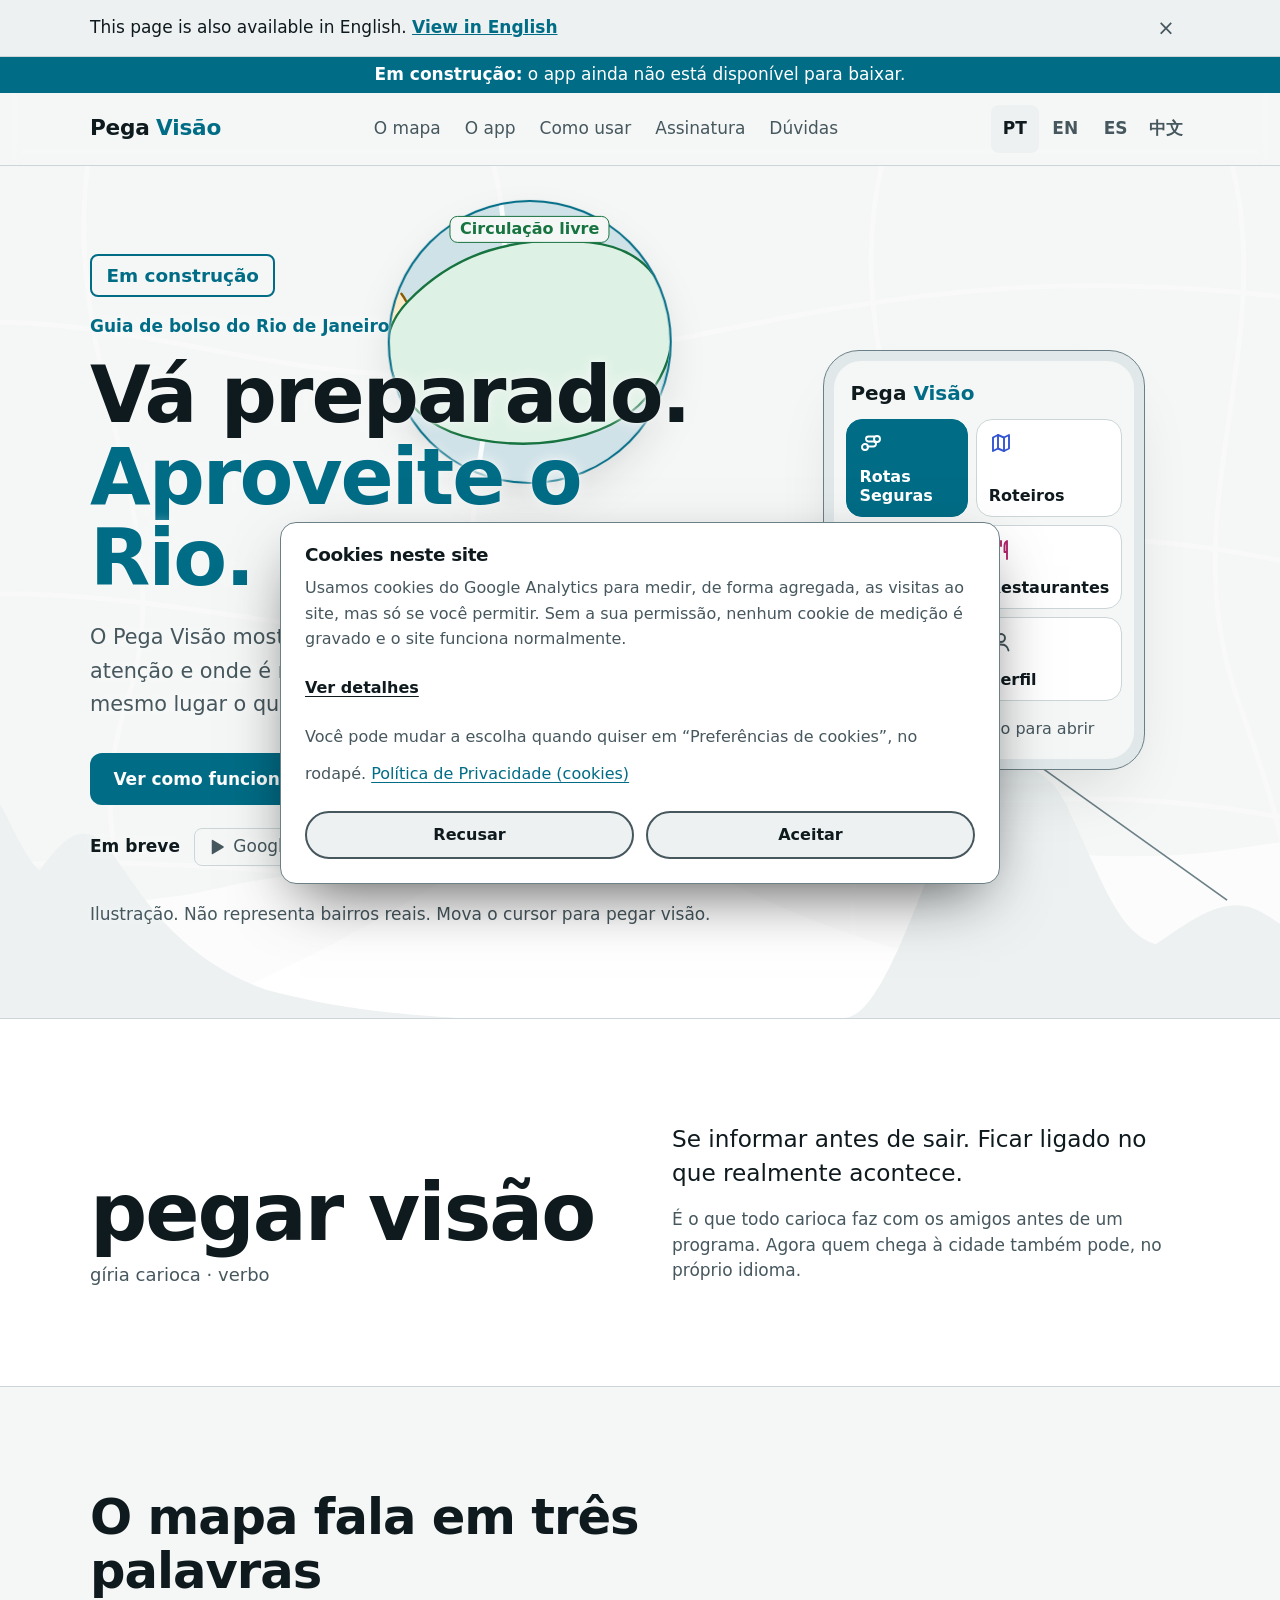
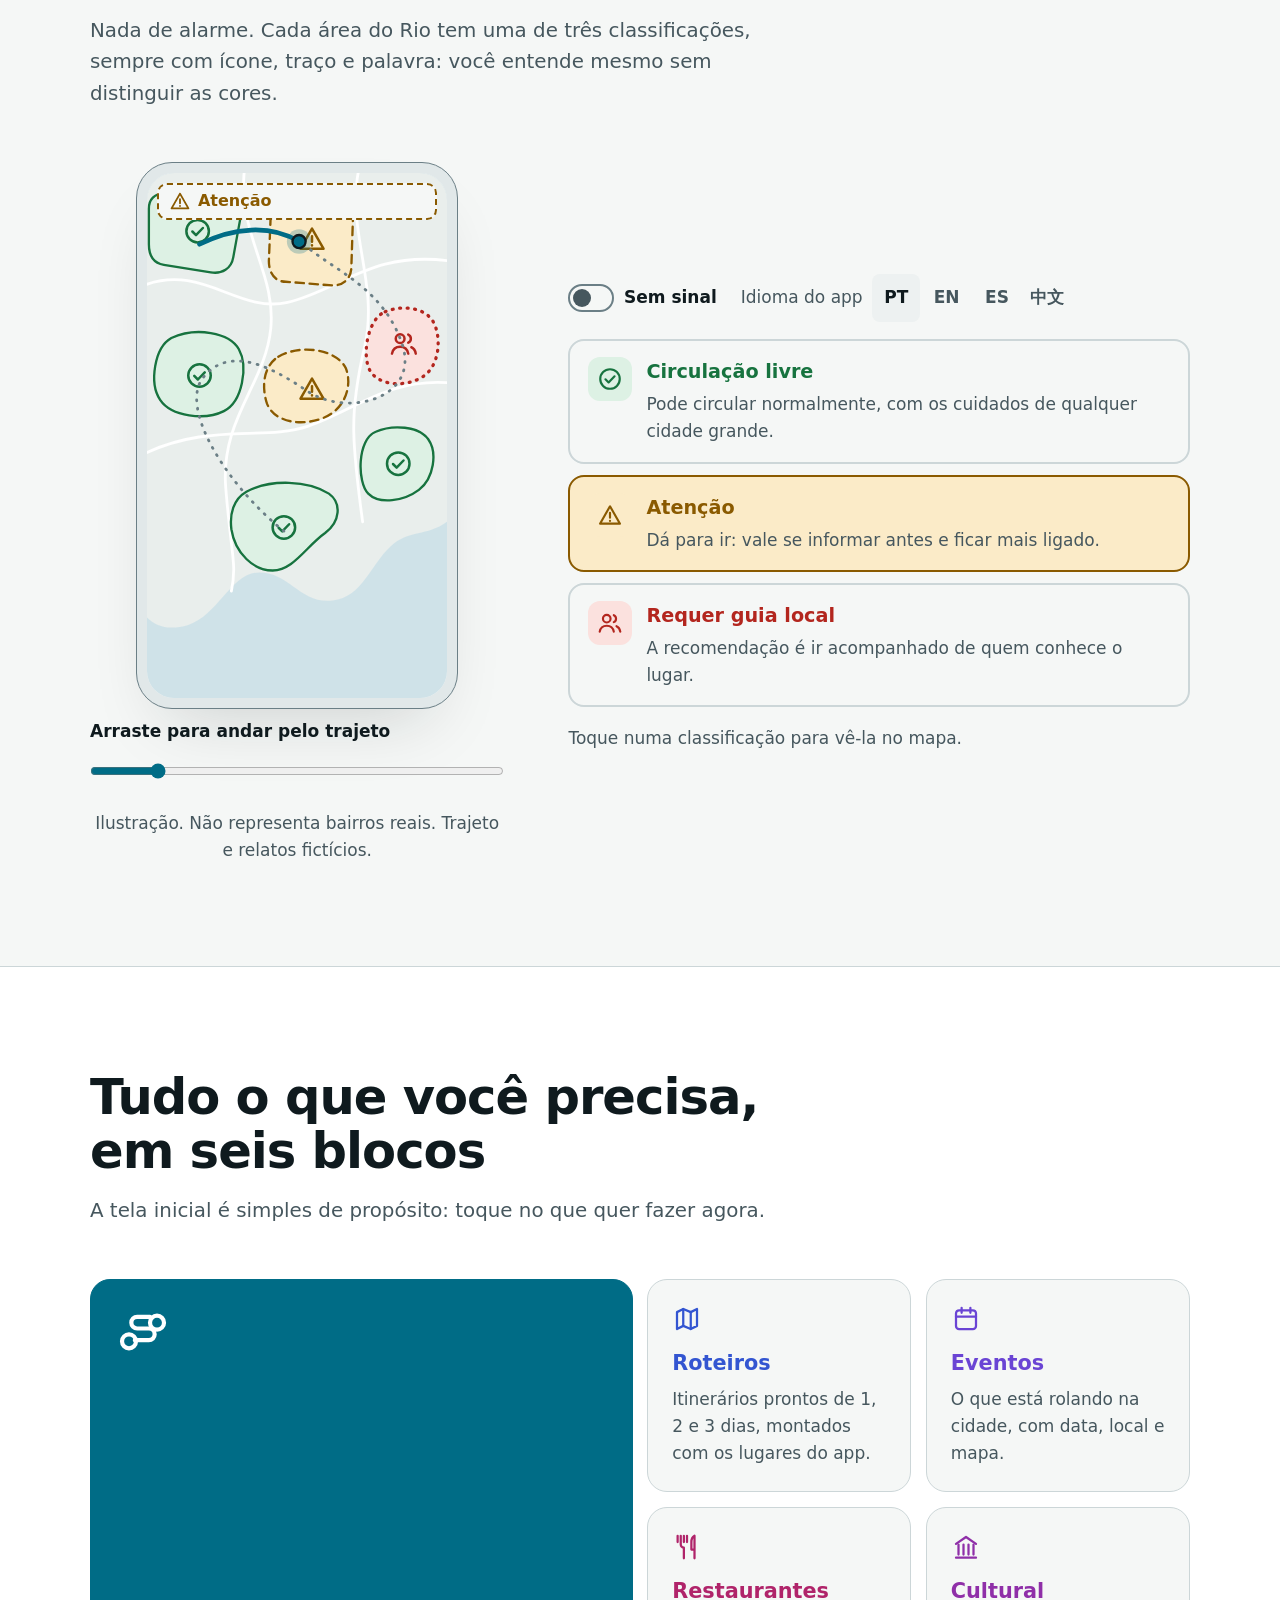
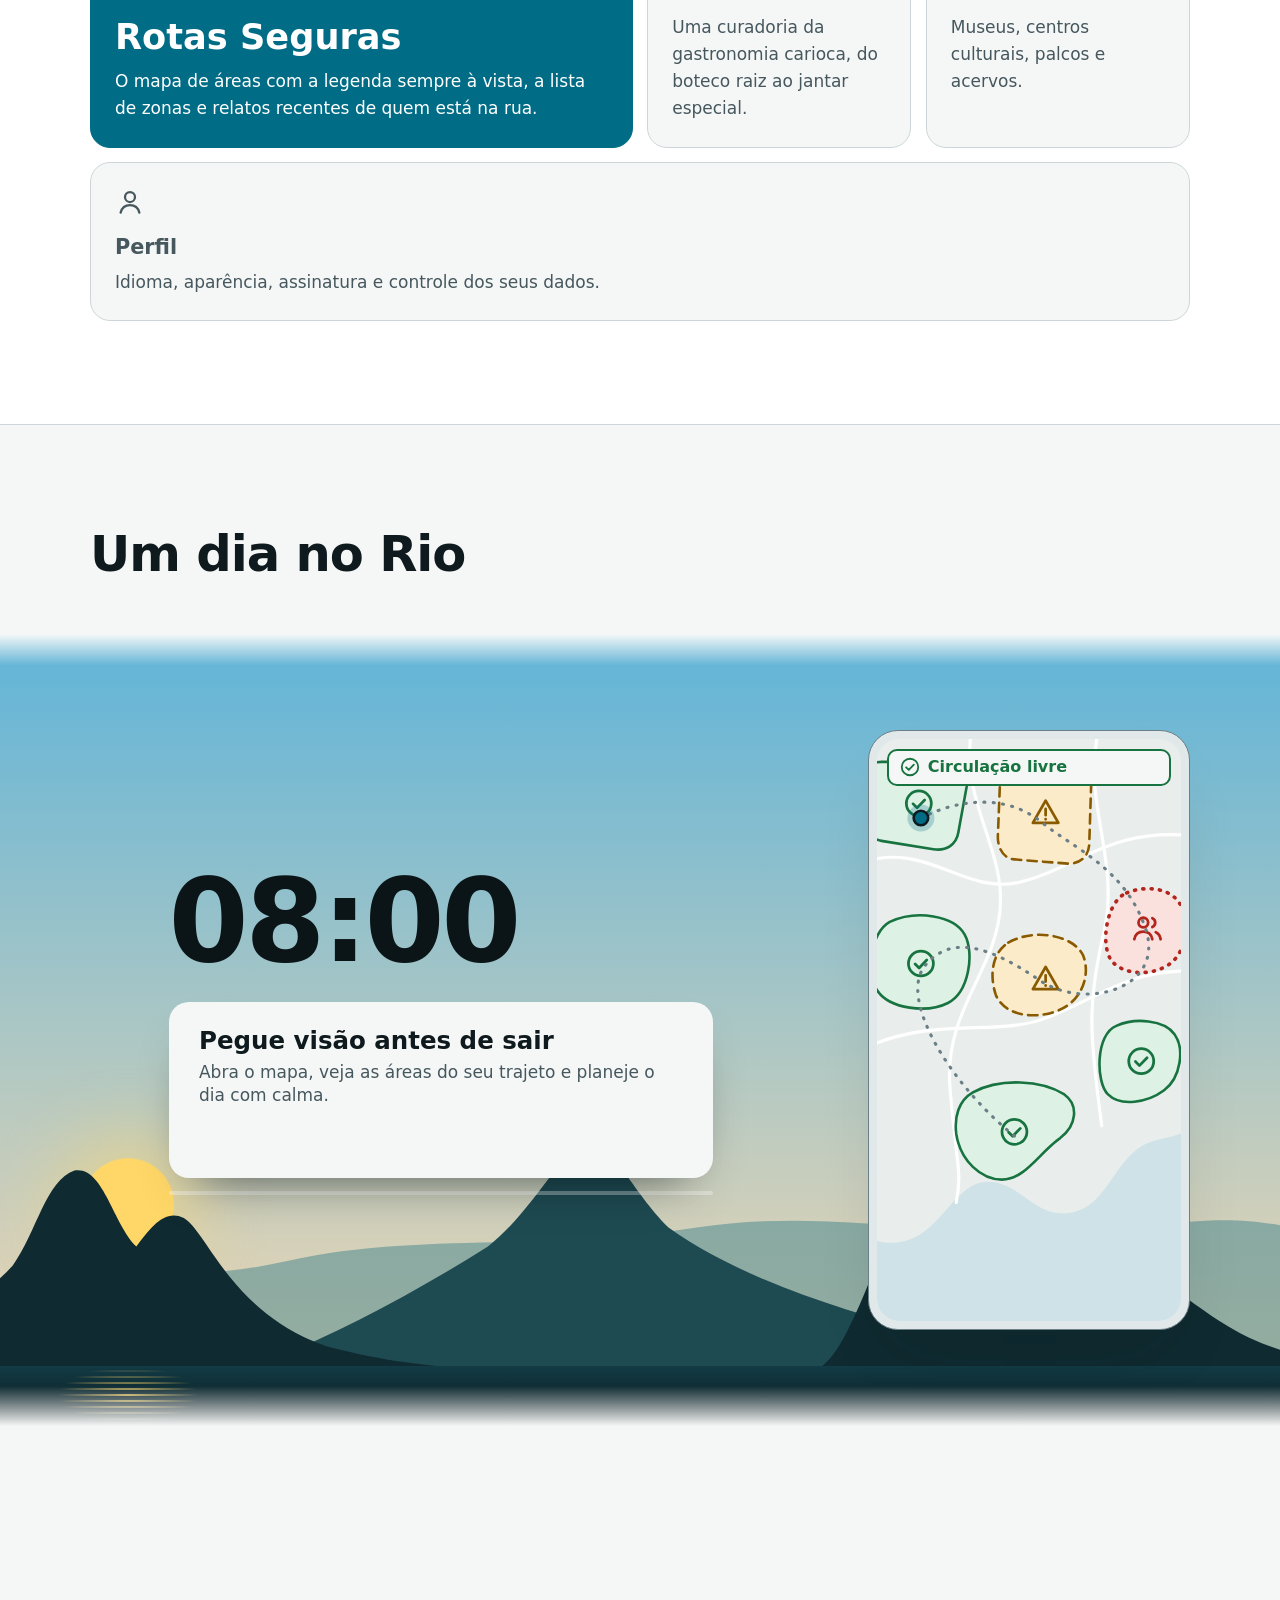
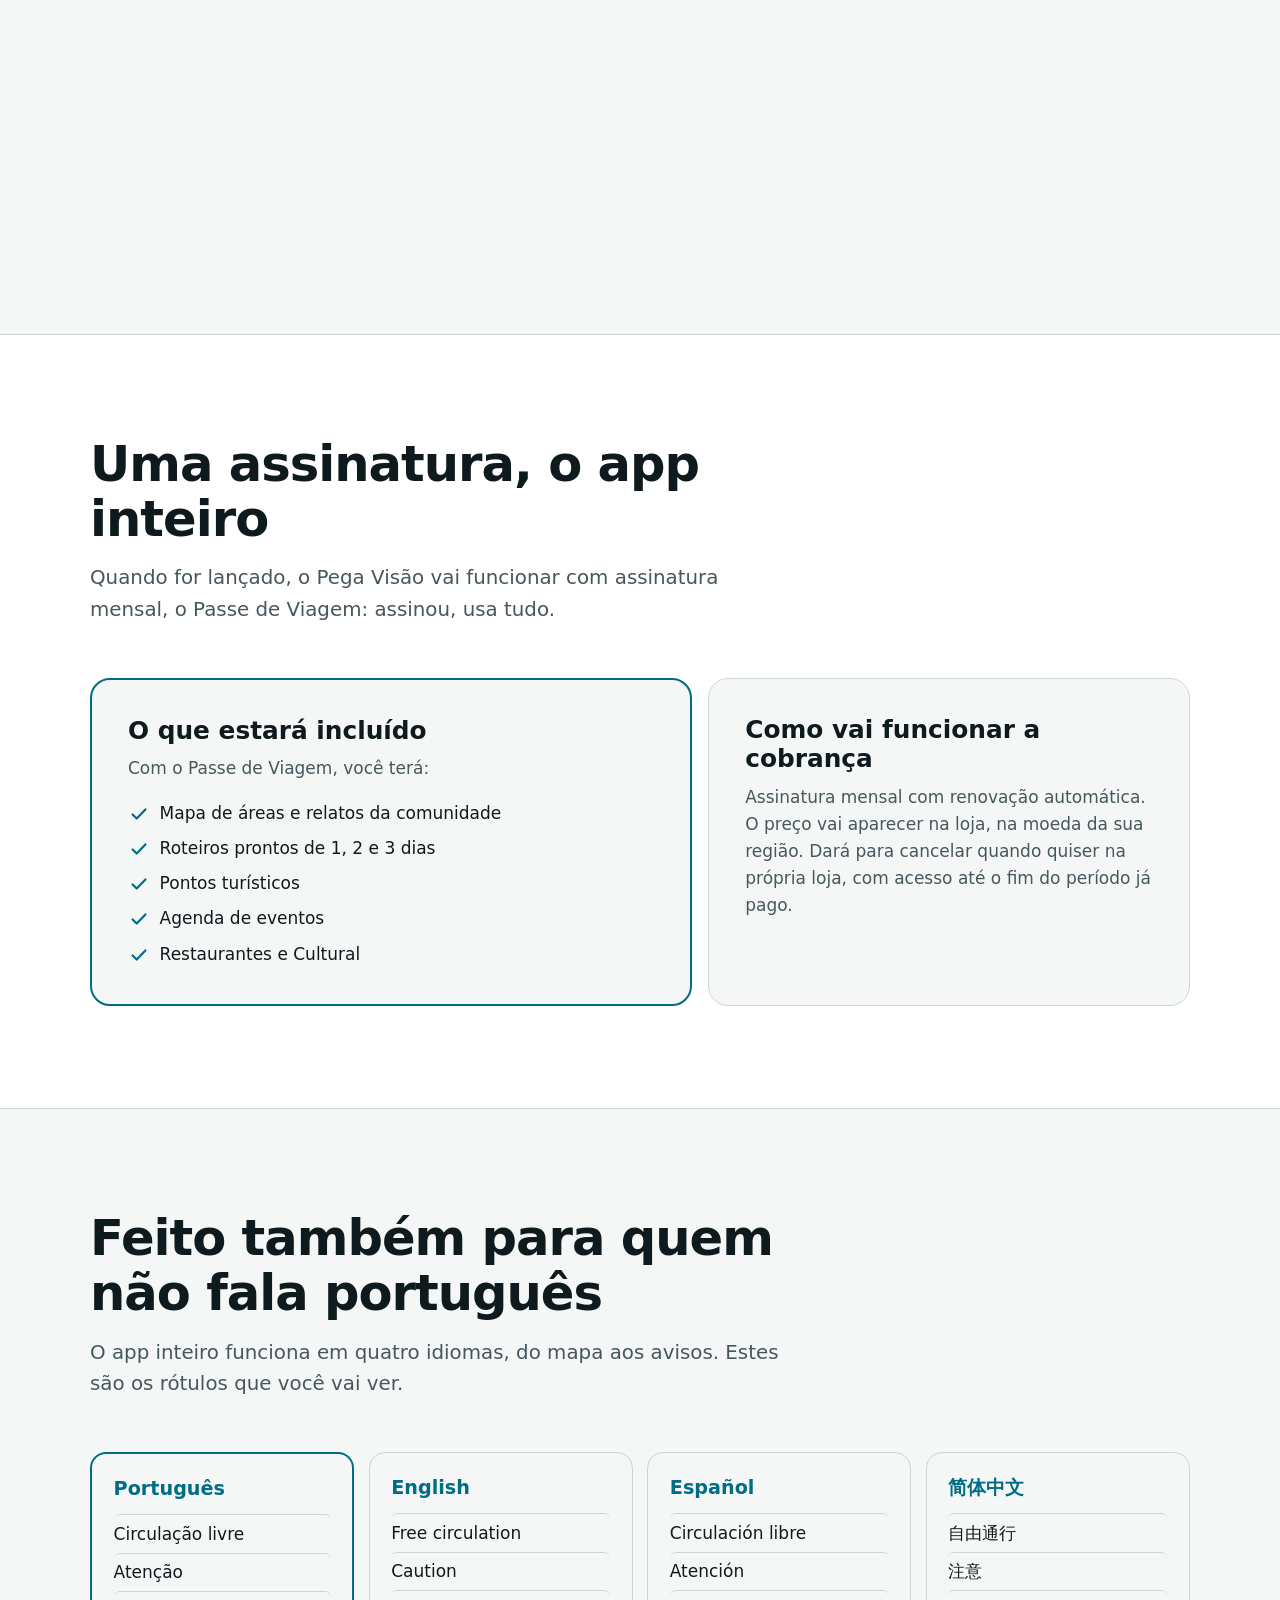
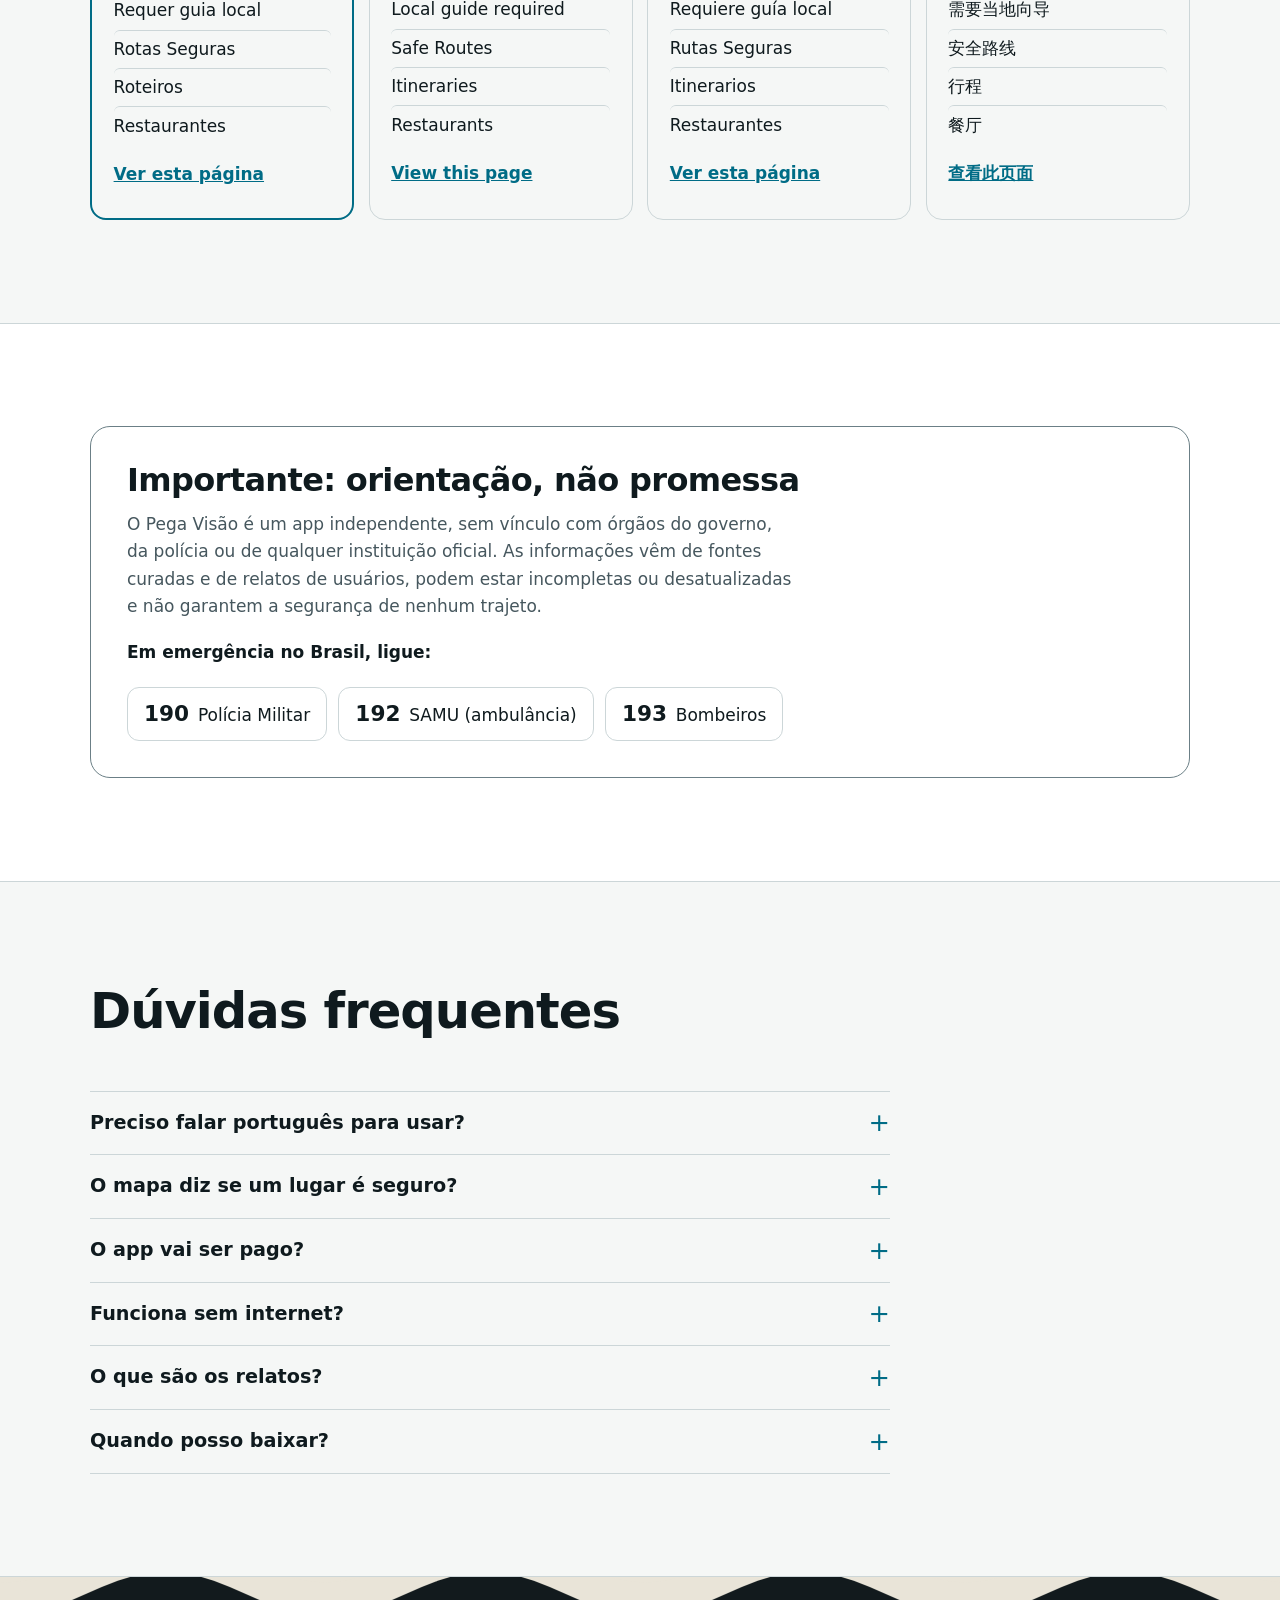
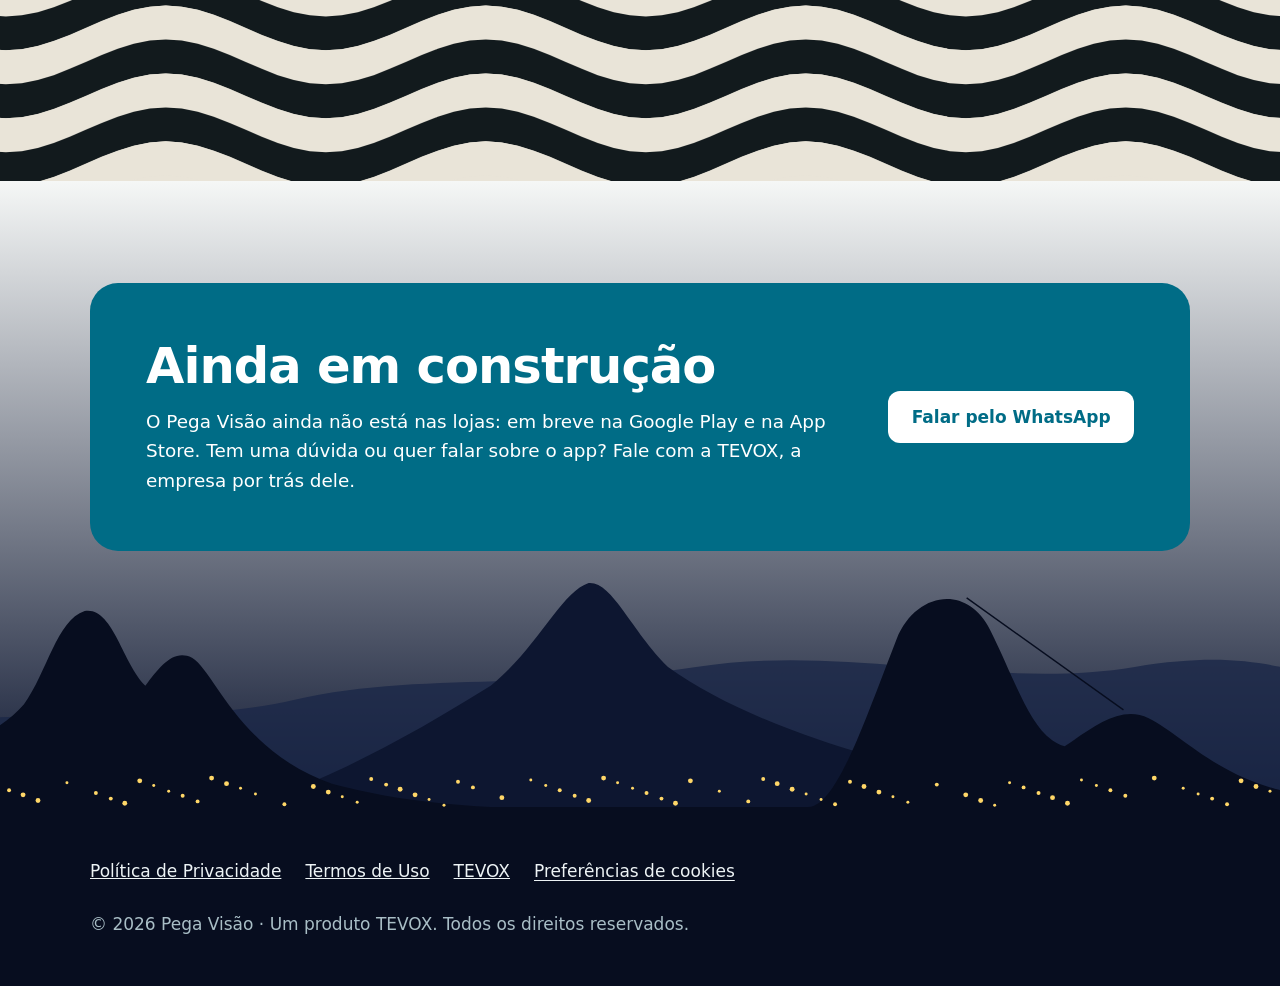
==== commit c58c160e: "Pega Visão: tira os bonecos da landing e põe as ondas do calçadão no lugar Co-Authored-By: Claude Op" ====
--- a/pega-visao/index.html
+++ b/pega-visao/index.html
@@ -80,16 +80,6 @@
               <div class="tile" style="--c:var(--restaurantes)"><svg viewBox="0 0 24 24" aria-hidden="true"><path d="M7 3v7a2.5 2.5 0 0 0 2.5 2.5V21M4.5 3v5M9.5 3v5M12 3v5"/><path d="M18 21v-7h-2.5V8c0-2.6 1-4.2 2.5-5z"/></svg>Restaurantes</div>
               <div class="tile" style="--c:var(--cultural)"><svg viewBox="0 0 24 24" aria-hidden="true"><path d="M4 9.5 12 4l8 5.5"/><path d="M6 10v8M10 10v8M14 10v8M18 10v8M4 20.5h16"/></svg>Cultural</div>
               <div class="tile" style="--c:var(--perfil)"><svg viewBox="0 0 24 24" aria-hidden="true"><circle cx="12" cy="8" r="4"/><path d="M4.5 20.5c1-4 4-6 7.5-6s6.500 2 7.500 6"/></svg>Perfil</div>
-            </div>
-            <div class="dance is-paused" data-rhythm="samba" data-names="{&quot;samba&quot;: &quot;Samba&quot;, &quot;funk&quot;: &quot;Funk carioca&quot;, &quot;charme&quot;: &quot;Baile charme&quot;, &quot;pagode&quot;: &quot;Pagode&quot;, &quot;bossa&quot;: &quot;Bossa nova&quot;}">
-              <svg viewBox="0 0 280 84" aria-hidden="true"><g class="fig"><circle cx="35" cy="14" r="7"/><line x1="35" y1="21" x2="35" y2="50"/><line class="limb a-l" x1="35" y1="27" x2="35" y2="47"/><line class="limb a-r" x1="35" y1="27" x2="35" y2="47"/><line class="limb l-l" x1="35" y1="50" x2="35" y2="78"/><line class="limb l-r" x1="35" y1="50" x2="35" y2="78"/></g><g class="fig solo"><circle cx="105" cy="14" r="7"/><line x1="105" y1="21" x2="105" y2="50"/><line class="limb a-l" x1="105" y1="27" x2="105" y2="47"/><line class="limb a-r" x1="105" y1="27" x2="105" y2="47"/><line class="limb l-l" x1="105" y1="50" x2="105" y2="78"/><line class="limb l-r" x1="105" y1="50" x2="105" y2="78"/></g><g class="fig"><circle cx="175" cy="14" r="7"/><line x1="175" y1="21" x2="175" y2="50"/><line class="limb a-l" x1="175" y1="27" x2="175" y2="47"/><line class="limb a-r" x1="175" y1="27" x2="175" y2="47"/><line class="limb l-l" x1="175" y1="50" x2="175" y2="78"/><line class="limb l-r" x1="175" y1="50" x2="175" y2="78"/></g><g class="fig"><circle cx="245" cy="14" r="7"/><line x1="245" y1="21" x2="245" y2="50"/><line class="limb a-l" x1="245" y1="27" x2="245" y2="47"/><line class="limb a-r" x1="245" y1="27" x2="245" y2="47"/><line class="limb l-l" x1="245" y1="50" x2="245" y2="78"/><line class="limb l-r" x1="245" y1="50" x2="245" y2="78"/></g></svg>
-              <div class="dance-foot">
-                <button class="dance-toggle" type="button" aria-pressed="false" aria-label="Pausar a dança">
-                  <svg class="i-pause" viewBox="0 0 24 24" aria-hidden="true"><path d="M7 4h4v16H7zM13 4h4v16h-4z"/></svg>
-                  <svg class="i-play" viewBox="0 0 24 24" aria-hidden="true"><path d="M6 4v16l14-8z"/></svg>
-                </button>
-                <span data-rhythm-name aria-hidden="true">Samba</span>
-              </div>
             </div>
           </div>
         </div>
--- a/pega-visao/assets/pv.css
+++ b/pega-visao/assets/pv.css
@@ -205,42 +205,6 @@
 .tile svg { width: 24px; height: 24px; color: var(--c); fill: none; stroke: currentColor; stroke-width: 1.9; stroke-linecap: round; stroke-linejoin: round; }
 .tile-main { background: var(--marca); border-color: var(--marca); color: var(--na-marca); }
 .tile-main svg { color: var(--na-marca); }
-.dance { position: relative; padding: 0.4rem 0.75rem 0.7rem; }
-.dance svg { width: 100%; height: auto; }
-.dance-foot { display: flex; align-items: center; justify-content: space-between; color: var(--texto2); }
-.dance-toggle {
-  display: inline-grid; place-items: center; width: 48px; height: 48px; margin-left: -12px;
-  border: 0; border-radius: 12px; background: none; color: var(--texto2); cursor: pointer;
-}
-.dance-toggle svg { width: 18px; height: 18px; fill: currentColor; }
-.dance-toggle .i-play { display: none; }
-.dance-toggle[aria-pressed="true"] .i-play { display: block; }
-.dance-toggle[aria-pressed="true"] .i-pause { display: none; }
-
-/* dancers: one keyframe set, each rhythm only changes the numbers */
-.fig line, .fig circle { fill: none; stroke: var(--silhueta); stroke-width: 3; stroke-linecap: round; }
-.fig.solo line, .fig.solo circle { stroke: var(--solista); stroke-width: 3.6; }
-.fig, .fig .limb { transform-box: fill-box; }
-.fig { transform-origin: 50% 100%; animation: pv-sway var(--dur) ease-in-out infinite alternate; }
-.fig .limb { transform-origin: 50% 0; animation: pv-limb var(--dur) ease-in-out infinite alternate; }
-.fig .a-l { --from: var(--al1); --to: var(--al2); }
-.fig .a-r { --from: var(--ar1); --to: var(--ar2); }
-.fig .l-l { --from: var(--ll); --to: calc(var(--ll) * -0.3); }
-.fig .l-r { --from: calc(var(--ll) * 0.3); --to: calc(var(--ll) * -1); }
-.fig:nth-child(2n) { animation-delay: calc(var(--dur) * -0.5); }
-.fig:nth-child(2n) .limb { animation-delay: calc(var(--dur) * -0.5); }
-.is-paused .fig, .is-paused .fig .limb { animation-play-state: paused; }
-@keyframes pv-sway {
-  from { transform: translateX(calc(var(--slide) * -1)) rotate(calc(var(--sway) * -1)); }
-  to { transform: translateX(var(--slide)) rotate(var(--sway)); }
-}
-@keyframes pv-limb { from { transform: rotate(var(--from)); } to { transform: rotate(var(--to)); } }
-[data-rhythm="samba"]  { --solista: var(--cultural);     --dur: 0.42s; --sway: 7deg; --slide: 1px; --al1: 20deg;  --al2: 55deg;  --ar1: -55deg;  --ar2: -20deg;  --ll: 14deg; }
-[data-rhythm="funk"]   { --solista: var(--eventos);      --dur: 0.5s;  --sway: 10deg; --slide: 0px; --al1: 30deg;  --al2: 40deg;  --ar1: -170deg; --ar2: -110deg; --ll: 10deg; }
-[data-rhythm="charme"] { --solista: var(--roteiros);     --dur: 0.9s;  --sway: 2deg; --slide: 5px; --al1: 60deg;  --al2: 75deg;  --ar1: -75deg;  --ar2: -60deg;  --ll: 8deg; }
-[data-rhythm="pagode"] { --solista: var(--restaurantes); --dur: 0.55s; --sway: 4deg; --slide: 1px; --al1: 15deg;  --al2: 25deg;  --ar1: -70deg;  --ar2: -35deg;  --ll: 6deg; }
-[data-rhythm="bossa"]  { --solista: var(--marca);        --dur: 1.7s;  --sway: 2deg; --slide: 0px; --al1: 8deg;   --al2: 12deg;  --ar1: -12deg;  --ar2: -8deg;   --ll: 2deg; }
-
 /* ---------- sections ---------- */
 .band { padding-block: clamp(3.5rem, 8vw, 6.5rem); border-top: 1px solid var(--divisor); }
 .band-alt { background: var(--sup1); }
@@ -260,10 +224,9 @@
 /* map + legend */
 .map-grid { display: grid; gap: clamp(2rem, 5vw, 4rem); align-items: center; }
 @media (min-width: 900px) { .map-grid { grid-template-columns: minmax(0, 0.8fr) minmax(0, 1.2fr); } }
-/* phones: the map stays in view while you go through the legend */
+/* phones: taller map, since it now carries the route and its messages */
 @media (max-width: 899px) {
-  .map-figure { position: sticky; top: 136px; z-index: 2; padding-bottom: 0.5rem; background: var(--fundo); }
-  .map-figure .map-svg { height: 230px; }
+  .map-figure .map-svg { height: 300px; }
   .map-figure .phone { border-radius: 26px; }
   .map-figure .screen { border-radius: 17px; }
   .map-note { margin-top: 0.4rem; }
@@ -398,7 +361,6 @@
   .js .rv { transform: none !important; }
   .btn, .lg { transform: none !important; }
   .fig, .fig .limb { animation: none; }
-  .dance-toggle { display: none; }
 }
 
 @media (forced-colors: active) {
@@ -407,6 +369,318 @@
 }
 
 @media print {
-  .topbar, .dance, .lang-hint { display: none; }
+  .topbar, .lang-hint { display: none; }
   .js .rv { opacity: 1; transform: none; }
 }
+
+/* ============================================================
+   Interactive layer. Built by pv.js: with JS off none of this exists.
+   ============================================================ */
+
+/* hero: the lens */
+.hero { position: relative; isolation: isolate; overflow: clip; }
+.hero > .wrap { position: relative; z-index: 1; }
+.lens { position: absolute; inset: 0; z-index: 0; pointer-events: none; }
+.lens svg { position: absolute; inset: 0; width: 100%; height: 100%; }
+.lens-rua { fill: none; stroke: var(--mapa-rua); stroke-width: 5; stroke-linecap: round; }
+.lens-base { opacity: 0.32; }
+.lens-full { background: var(--mapa-agua); clip-path: circle(0 at 0 0); }
+.lens-full .lens-rua { opacity: 0.9; }
+.lens-ring {
+  position: absolute; left: 0; top: 0; border-radius: 50%;
+  box-shadow: 0 0 0 2px var(--marca), 0 18px 50px -12px var(--sombra);
+  will-change: transform;
+}
+.lens-tag {
+  position: absolute; left: 0; top: 0; z-index: 2; pointer-events: none;
+  padding: 0.15rem 0.6rem; border-radius: 8px; border: 1px solid transparent;
+  background: var(--fundo); font-size: 1rem; font-weight: 700; line-height: 1.3; text-align: center; white-space: nowrap;
+  transition: opacity 0.15s ease;
+}
+.lens-tag[data-z=""] { opacity: 0; }
+.lens-tag[data-z="livre"] { color: var(--livre); border-color: var(--livre); }
+.lens-tag[data-z="atencao"] { color: var(--atencao); border-color: var(--atencao); }
+.lens-tag[data-z="guia"] { color: var(--guia); border-color: var(--guia); }
+/* the words stay legible when the lens passes behind them */
+.hero h1, .hero-sub, .eyebrow, .soon { position: relative; text-shadow: 0 0 14px var(--fundo), 0 0 3px var(--fundo); }
+.lens-note {
+  position: relative; z-index: 1; max-width: 1180px; margin: 2.2rem auto 0;
+  padding-inline: clamp(1.25rem, 4vw, 2.5rem); color: var(--texto2); text-shadow: 0 0 10px var(--fundo);
+}
+
+/* map: route, walker, reports */
+.sim-screen { position: relative; }
+.sim-route, .sim-trail { fill: none; stroke-linecap: round; stroke-linejoin: round; }
+.sim-route { stroke: var(--contorno); stroke-width: 3; stroke-dasharray: 1 8; }
+.sim-trail { stroke: var(--marca); stroke-width: 5; }
+.sim-dot { fill: var(--marca); stroke: var(--foco); stroke-width: 2.5; }
+.sim-halo { fill: var(--marca); opacity: 0.25; transition: transform 0.16s var(--ease-out); }
+.is-drag .sim-halo { transform: scale(1.35); }
+.sim-hit { fill: transparent; cursor: grab; touch-action: none; }
+.is-drag .sim-hit { cursor: grabbing; }
+.sim-pin { opacity: 0; transition: opacity 0.2s var(--ease-out); }
+.sim-pin circle { fill: var(--fundo); stroke: var(--texto); stroke-width: 2; }
+.sim-pin path { fill: none; stroke: var(--texto); stroke-width: 2.4; stroke-linecap: round; }
+.sim-pin.is-on { opacity: 1; }
+.map-svg .terra, .map-svg .rua { transition: opacity 0.25s ease; }
+.map-svg.is-offline .terra, .map-svg.is-offline .rua { opacity: 0; }
+.map-svg.is-offline { background: var(--fundo); }
+
+.sim-status {
+  position: absolute; top: 10px; left: 10px; right: 10px;
+  display: flex; align-items: center; gap: 0.45rem; padding: 0.35rem 0.6rem; border-radius: 10px;
+  border: 2px solid var(--contorno); background: var(--fundo); color: var(--texto2);
+  font-size: 1rem; font-weight: 700; line-height: 1.25;
+  transition: border-color 0.15s ease, color 0.15s ease;
+}
+.sim-status-icon { display: contents; }
+.sim-status svg { flex: none; width: 22px; height: 22px; fill: none; stroke: currentColor; stroke-width: 2; stroke-linecap: round; stroke-linejoin: round; }
+.sim-status[data-z="livre"] { color: var(--livre); border-color: var(--livre); }
+.sim-status[data-z="atencao"] { color: var(--atencao); border-color: var(--atencao); border-style: dashed; }
+.sim-status[data-z="guia"] { color: var(--guia); border-color: var(--guia); border-style: dotted; }
+.sim-banner {
+  position: absolute; left: 10px; right: 10px; bottom: 10px; display: none; padding: 0.45rem 0.6rem; border-radius: 10px;
+  background: var(--sup2); color: var(--texto); font-size: 1rem; line-height: 1.3;
+}
+.sim-banner.is-on { display: block; }
+.sim-toast {
+  position: absolute; left: 10px; right: 10px; bottom: 10px; overflow: hidden;
+  display: grid; padding: 0.45rem 0.6rem 0.6rem; border-radius: 10px; border: 1px solid var(--contorno);
+  background: var(--fundo); font-size: 1rem; line-height: 1.3;
+  opacity: 0; transform: translateY(8px); pointer-events: none;
+  transition: opacity 0.2s var(--ease-out), transform 0.2s var(--ease-out);
+}
+.sim-toast.is-on { opacity: 1; transform: none; }
+.sim-toast span:not(.sim-bar) { color: var(--texto2); }
+.sim-bar { position: absolute; left: 0; right: 0; bottom: 0; height: 3px; background: var(--marca); transform-origin: left; }
+
+.sim-walk { display: grid; gap: 0.1rem; margin-top: 0.6rem; font-weight: 700; }
+.sim-walk input { width: 100%; min-height: 48px; margin: 0; accent-color: var(--marca); cursor: pointer; }
+
+.sim-tools { display: flex; flex-wrap: wrap; align-items: center; gap: 0.5rem 1.5rem; padding-bottom: 0.4rem; }
+.sim-switch {
+  display: inline-flex; align-items: center; gap: 0.6rem; min-height: 48px; padding: 0; border: 0; background: none;
+  color: var(--texto); font: inherit; font-weight: 700; cursor: pointer;
+}
+.sim-track { position: relative; width: 46px; height: 28px; border-radius: 14px; border: 2px solid var(--contorno); transition: background-color 0.2s ease, border-color 0.2s ease; }
+.sim-track::after {
+  content: ""; position: absolute; top: 3px; left: 3px; width: 18px; height: 18px; border-radius: 50%; background: var(--texto2);
+  transition: transform 0.2s var(--ease-out), background-color 0.2s ease;
+}
+.sim-switch[aria-checked="true"] .sim-track { background: var(--marca); border-color: var(--marca); }
+.sim-switch[aria-checked="true"] .sim-track::after { transform: translateX(18px); background: var(--na-marca); }
+.sim-langs { display: flex; flex-wrap: wrap; align-items: center; gap: 0.15rem; }
+.sim-langs-label { margin-right: 0.45rem; color: var(--texto2); }
+.sim-chip {
+  min-width: 48px; min-height: 48px; padding-inline: 0.4rem; border: 0; border-radius: 8px; background: none;
+  color: var(--texto2); font: inherit; font-weight: 600; cursor: pointer;
+  transition: color 0.2s ease, background-color 0.2s ease;
+}
+.sim-chip[aria-pressed="true"] { color: var(--texto); background: var(--sup2); }
+.lg.is-here { border-color: var(--c); background: var(--bg); }
+@media (hover: hover) and (pointer: fine) {
+  .sim-chip:hover { color: var(--texto); }
+  .lg.is-here:hover { border-color: var(--c); }
+}
+
+/* scroll-driven, where the browser can: the slang term comes into focus and
+   the three steps draw their own line. Older browsers show the static page. */
+@supports (animation-timeline: view()) {
+  @media (prefers-reduced-motion: no-preference) {
+    .entry-term { animation: pv-focus linear both; animation-timeline: view(); animation-range: entry 15% cover 38%; }
+    .steps li { position: relative; border-top-color: var(--divisor); }
+    .steps li::after {
+      content: ""; position: absolute; left: 0; right: 0; top: -2px; height: 2px; background: var(--marca); transform-origin: left;
+      animation: pv-draw linear both; animation-timeline: view(); animation-range: entry 25% cover 45%;
+    }
+  }
+}
+@keyframes pv-focus { from { filter: blur(14px); opacity: 0.25; } to { filter: blur(0); opacity: 1; } }
+@keyframes pv-draw { from { transform: scaleX(0); } to { transform: scaleX(1); } }
+
+@media (prefers-reduced-motion: reduce) {
+  .sim-toast { transform: none; }
+  .is-drag .sim-halo { transform: none; }
+}
+@media (forced-colors: active) {
+  .lens { display: none; }
+  .sim-switch[aria-checked="true"] .sim-track { background: Highlight; }
+  .sim-chip[aria-pressed="true"], .lg.is-here { outline: 2px solid Highlight; }
+}
+@media print { .lens, .lens-note, .sim-walk, .sim-tools, .sim-status, .sim-toast, .sim-banner { display: none; } }
+
+/* ============================================================
+   Rio: hills, tappable phone, the day told by the scroll, the waves
+   ============================================================ */
+.hills path { stroke: none; }
+.hills-hero { position: absolute; left: 0; right: 0; bottom: 0; top: auto !important; width: 100%; height: min(44%, 340px) !important; }
+.hills-hero .hills-back path { fill: var(--sup1); opacity: 0.6; }
+.hills-hero .hills-far path { fill: var(--sup1); }
+.hills-hero .hills-near path { fill: var(--sup2); }
+.hills .hills-cable { fill: none; stroke: var(--contorno); stroke-width: 1.5; }
+
+/* the one orchestrated page-load moment */
+.hero-in .wrap > div:first-child > * { animation: pv-rise 0.7s var(--ease-out) both; }
+.hero-in .wrap > div:first-child > *:nth-child(2) { animation-delay: 0.06s; }
+.hero-in .wrap > div:first-child > *:nth-child(3) { animation-delay: 0.12s; }
+.hero-in .wrap > div:first-child > *:nth-child(4) { animation-delay: 0.2s; }
+.hero-in .wrap > div:first-child > *:nth-child(5) { animation-delay: 0.26s; }
+.hero-in .wrap > div:first-child > *:nth-child(6) { animation-delay: 0.32s; }
+.hero-in > .wrap > .phone { animation: pv-phone 0.9s var(--ease-out) 0.15s both; }
+.hero-in .hills-hero { animation: pv-fade 1.2s ease-out both; }
+@keyframes pv-rise { from { opacity: 0; transform: translateY(18px); } to { opacity: 1; transform: none; } }
+@keyframes pv-phone { from { opacity: 0; translate: 0 36px; } to { opacity: 1; translate: 0 0; } }
+@keyframes pv-fade { from { opacity: 0; } to { opacity: 1; } }
+
+/* the phone that opens */
+.ph-screen { position: relative; }
+.tiles button.tile {
+  width: 100%; color: var(--texto); font: inherit; font-size: 1rem; font-weight: 700; line-height: 1.2; text-align: left; cursor: pointer; align-items: flex-start;
+  transition: transform 0.16s var(--ease-out), border-color 0.2s ease;
+}
+.tiles button.tile-main { color: var(--na-marca); }
+.tiles button.tile:active { transform: scale(0.97); transition-duration: 0.1s; }
+.ph-panel {
+  position: absolute; inset: 0; z-index: 3; display: flex; flex-direction: column; padding: 0.6rem 0.9rem 1rem;
+  background: var(--fundo); transform: translateX(100%); visibility: hidden;
+  transition: transform 0.3s cubic-bezier(0.32, 0.72, 0, 1), visibility 0s linear 0.3s;
+}
+.ph-panel.is-open { transform: none; visibility: visible; transition: transform 0.3s cubic-bezier(0.32, 0.72, 0, 1), visibility 0s; }
+.ph-back { align-self: flex-start; min-height: 48px; padding-inline: 0.2rem; border: 0; background: none; color: var(--marca); font: inherit; font-weight: 700; cursor: pointer; }
+.ph-title { font-size: 1.35rem; font-weight: 800; margin: 0.1rem 0 0.2rem; }
+.ph-hint { color: var(--texto2); font-size: 1rem; }
+.ph-list li, .st-list li { padding-block: 0.7rem; border-bottom: 1px solid var(--divisor); font-size: 1rem; line-height: 1.3; }
+@media (hover: hover) and (pointer: fine) { .tiles button.tile:hover { border-color: var(--contorno); } .tiles button.tile-main:hover { border-color: var(--texto); } }
+
+/* a day in Rio */
+#como.has-story { padding-bottom: 0; }
+#como.has-story .steps-as-story {
+  position: absolute; width: 1px; height: 1px; overflow: hidden; clip-path: inset(50%); white-space: nowrap;
+}
+.story { position: relative; height: calc(var(--scenes) * 80svh + 100svh); margin-top: clamp(1.5rem, 4vw, 2.5rem); }
+.story-stage {
+  --tb: 108px;
+  position: sticky; top: var(--tb); height: calc(100svh - var(--tb)); overflow: hidden; isolation: isolate;
+  background: #5FB4D9; color: #0B1518;
+}
+@media (max-width: 899px) { .story-stage { --tb: 132px; } }
+.story-sky { position: absolute; inset: 0; opacity: 0; }
+.sky-morning { background: linear-gradient(#5FB4D9, #F7D9B0); opacity: 1; }
+.sky-noon { background: linear-gradient(#2E9BD6, #BFE6F2); }
+.sky-late { background: linear-gradient(#3B7FB8, #F8C98A); }
+.sky-dusk { background: linear-gradient(#2C3E7A, #F2836B); }
+.sky-night { background: linear-gradient(#060C1E, #17234A); }
+.story-stars {
+  position: absolute; inset: 0 0 30% 0; opacity: 0;
+  background-image:
+    radial-gradient(1.5px 1.5px at 12% 22%, #fff, transparent), radial-gradient(1.5px 1.5px at 27% 58%, #fff, transparent),
+    radial-gradient(1px 1px at 38% 14%, #fff, transparent), radial-gradient(1.5px 1.5px at 52% 40%, #fff, transparent),
+    radial-gradient(1px 1px at 64% 18%, #fff, transparent), radial-gradient(1.5px 1.5px at 73% 62%, #fff, transparent),
+    radial-gradient(1px 1px at 84% 30%, #fff, transparent), radial-gradient(1.5px 1.5px at 93% 12%, #fff, transparent),
+    radial-gradient(1px 1px at 6% 70%, #fff, transparent), radial-gradient(1px 1px at 45% 76%, #fff, transparent);
+}
+.story-sun, .story-moon { position: absolute; left: 0; top: 0; width: 92px; height: 92px; margin: -46px 0 0 -46px; border-radius: 50%; will-change: transform, opacity; }
+.story-sun { background: #FFD768; box-shadow: 0 0 70px 26px rgba(255, 215, 104, 0.45); }
+.story-moon { width: 66px; height: 66px; margin: -33px 0 0 -33px; opacity: 0; background: #EEF2F7; box-shadow: inset -14px -8px 0 0 #C9D2DE, 0 0 40px 10px rgba(238, 242, 247, 0.22); }
+.hills-story { position: absolute; left: 0; right: 0; bottom: 7%; width: 100%; height: 36%; }
+.hills-story .hills-back path { fill: #4F8A90; opacity: 0.55; }
+.hills-story .hills-far path { fill: #1E4A52; }
+.hills-night { opacity: 0; }
+.hills-night .hills-back path { fill: #1B2748; opacity: 0.8; }
+.hills-night .hills-far path { fill: #0D1630; }
+.hills-night .hills-near path { fill: #070D1F; }
+.hills-night .hills-cable { stroke: #070D1F; }
+.story-sea { position: absolute; left: 0; right: 0; bottom: 0; height: 7.5%; overflow: hidden; background: linear-gradient(#123B45, #0B1518); }
+.story-glint { position: absolute; left: -70px; top: 0; bottom: 0; width: 140px; opacity: 0.75; background: repeating-linear-gradient(transparent 0 4px, #FFD768 4px 6px); -webkit-mask-image: radial-gradient(closest-side, #000, transparent); mask-image: radial-gradient(closest-side, #000, transparent); }
+.story-glint.is-moon { opacity: 0.45; background: repeating-linear-gradient(transparent 0 4px, #EEF2F7 4px 6px); }
+.hills-story .hills-near path { fill: #0F2A30; }
+.hills-story .hills-cable { stroke: #0F2A30; }
+.story-lights { position: absolute; left: 0; right: 0; bottom: 7%; width: 100%; height: 36%; opacity: 0; }
+.story-stage::before, .story-stage::after { content: ""; position: absolute; left: 0; right: 0; z-index: 1; pointer-events: none; }
+.story-stage::before { top: 0; height: 32px; background: linear-gradient(var(--fundo), transparent); }
+.story-stage::after { bottom: 0; height: 40px; background: linear-gradient(transparent, var(--fundo)); }
+.story-lights circle { fill: #FFD768; }
+
+.story-inner {
+  position: relative; z-index: 1; height: 100%; max-width: 1180px; margin-inline: auto;
+  padding: clamp(0.75rem, 3vh, 2rem) clamp(1.25rem, 4vw, 2.5rem);
+  display: grid; grid-template-rows: auto minmax(0, 1fr); gap: 0.75rem; justify-items: center;
+}
+@media (min-width: 900px) { .story-inner { grid-template-rows: none; grid-template-columns: minmax(0, 1fr) auto; gap: clamp(2rem, 6vw, 5rem); align-items: center; } }
+.story-col { width: 100%; max-width: 34rem; }
+.story-rail { height: 4px; margin-top: 0.8rem; border-radius: 2px; overflow: hidden; background: rgba(255, 255, 255, 0.35); }
+.story-rail-fill { display: block; height: 100%; background: #FFFFFF; transform: scaleX(0); transform-origin: left; }
+.story-texts { position: relative; width: 100%; min-height: 8rem; padding: 0.9rem 1.15rem 1.1rem; border-radius: 20px; background: var(--fundo); color: var(--texto); box-shadow: 0 24px 50px -28px rgba(2, 10, 13, 0.7); }
+@media (min-width: 900px) { .story-texts { min-height: 11rem; padding: 1.5rem 1.9rem 1.6rem; } }
+.story-time { font-size: clamp(3rem, 1.6rem + 7vw, 7.5rem); font-weight: 800; line-height: 1; letter-spacing: -0.03em; font-variant-numeric: tabular-nums; color: #0B1518; margin-bottom: 0.2em; transition: color 0.4s ease; }
+.is-night .story-time { color: #FFFFFF; }
+.story-scene { position: absolute; left: 1.15rem; right: 1.15rem; top: 0.9rem; opacity: 0; transform: translateY(10px); transition: opacity 0.25s var(--ease-out), transform 0.25s var(--ease-out); }
+@media (min-width: 900px) { .story-scene { left: 1.9rem; right: 1.9rem; top: 1.5rem; } }
+.story-scene.is-on { opacity: 1; transform: none; }
+.story-scene h3 { font-size: clamp(1.2rem, 1.05rem + 0.6vw, 1.7rem); font-weight: 800; line-height: 1.2; }
+.story-scene p { margin-top: 0.3rem; color: var(--texto2); line-height: 1.4; }
+@media (max-width: 899px) {
+  .story-scene p { font-size: 1rem; }
+  .story-texts { min-height: 9.4rem; }
+  .story-time { margin-bottom: 0.1em; }
+  .story-rail { margin-top: 0.5rem; }
+  .story-phone .sim-toast span:not(.sim-bar) { display: none; }
+}
+
+.story-phone { align-self: stretch; display: flex; width: auto; aspect-ratio: 322 / 560; max-width: min(78vw, 322px); max-height: 100%; min-height: 0; margin: 0; padding: 8px; border-radius: 30px; }
+@media (min-width: 900px) { .story-phone { align-self: center; height: min(82%, 600px); } }
+@media (max-width: 899px) { .story-phone { aspect-ratio: 3 / 4; max-width: 88vw; } }
+.story-phone .screen { position: relative; flex: 1; min-width: 0; border-radius: 22px; color: var(--texto); }
+.story-phone .map-svg { width: 100%; height: 100%; }
+.story-phone .sim-status.is-away, .story-phone .sim-status[hidden] { display: none; }
+.st-screen {
+  position: absolute; inset: 0; z-index: 2; padding: 1rem 0.9rem; background: var(--fundo); color: var(--texto);
+  opacity: 0; transform: translateX(14%); visibility: hidden;
+  transition: opacity 0.25s var(--ease-out), transform 0.3s cubic-bezier(0.32, 0.72, 0, 1), visibility 0s linear 0.3s;
+}
+.st-screen.is-on { opacity: 1; transform: none; visibility: visible; transition: opacity 0.25s var(--ease-out), transform 0.3s cubic-bezier(0.32, 0.72, 0, 1), visibility 0s; }
+.st-title { margin: 0 0 0.2rem; font-size: 1.35rem; font-weight: 800; }
+.st-hint { color: var(--texto2); font-size: 1rem; }
+.story-phone .sim-banner { z-index: 1; }
+
+@media (forced-colors: active) {
+  .story-sky, .story-sun, .story-moon, .story-stars, .story-lights, .hills { display: none; }
+}
+@media print { .story, .waves, .hills, .ph-panel { display: none; } #como.has-story .steps-as-story { position: static; width: auto; height: auto; clip-path: none; } }
+
+/* the page closes at night, on the same hills */
+.final-night { position: relative; overflow: clip; isolation: isolate; padding-bottom: clamp(9rem, 22vw, 16rem); background: linear-gradient(var(--fundo), #0D1630); border-top: 0; }
+.final-night > .wrap { position: relative; z-index: 1; }
+.hills-final, .final-lights { position: absolute; left: 0; right: 0; bottom: 0; width: 100%; height: clamp(120px, 24vw, 280px); z-index: 0; }
+.hills-final .hills-back path { fill: #1B2748; opacity: 0.8; }
+.hills-final .hills-far path { fill: #0D1630; }
+.hills-final .hills-near path { fill: #070D1F; }
+.hills-final .hills-cable { stroke: #070D1F; }
+.final-lights circle { fill: #FFD768; }
+.foot { background: #070D1F; color: #A9BEC6; border-top: 0; position: relative; }
+.foot a, .foot button { color: #EDF3F5; }
+
+/* the same word lights up across the four columns */
+.tongue li { border-radius: 6px; transition: background-color 0.15s ease, color 0.15s ease; cursor: default; }
+.tongue li.is-cross { background: var(--marca); color: var(--na-marca); padding-inline: 0.45rem; margin-inline: -0.45rem; }
+
+/* questions open instead of jumping, where the browser allows it */
+@supports (interpolate-size: allow-keywords) {
+  .faq { interpolate-size: allow-keywords; }
+  .faq details::details-content { block-size: 0; overflow: clip; transition: block-size 0.22s var(--ease-out), content-visibility 0.22s allow-discrete; }
+  .faq details[open]::details-content { block-size: auto; }
+}
+@media (prefers-reduced-motion: reduce) {
+  .faq details::details-content { transition: none; }
+}
+@media print { .hills-final, .final-lights { display: none; } .final-night { padding-bottom: 0; background: none; } }
+
+/* hint below the tiles of the hero phone */
+.ph-tap { padding: 0.9rem 0.9rem 1.1rem; color: var(--texto2); font-size: 1rem; text-align: center; }
+
+/* the promenade's waves: always black and white stone, in either theme */
+.waves { position: relative; overflow: hidden; height: clamp(120px, 16vw, 220px); background: #E9E4D8; border-top: 1px solid var(--divisor); }
+.waves svg { position: absolute; top: 0; left: 0; width: 200%; height: 100%; will-change: transform; }
+.wave-light { fill: #E9E4D8; }
+.wave-dark { fill: #121A1D; }
+@media (forced-colors: active) { .waves { display: none; } }
